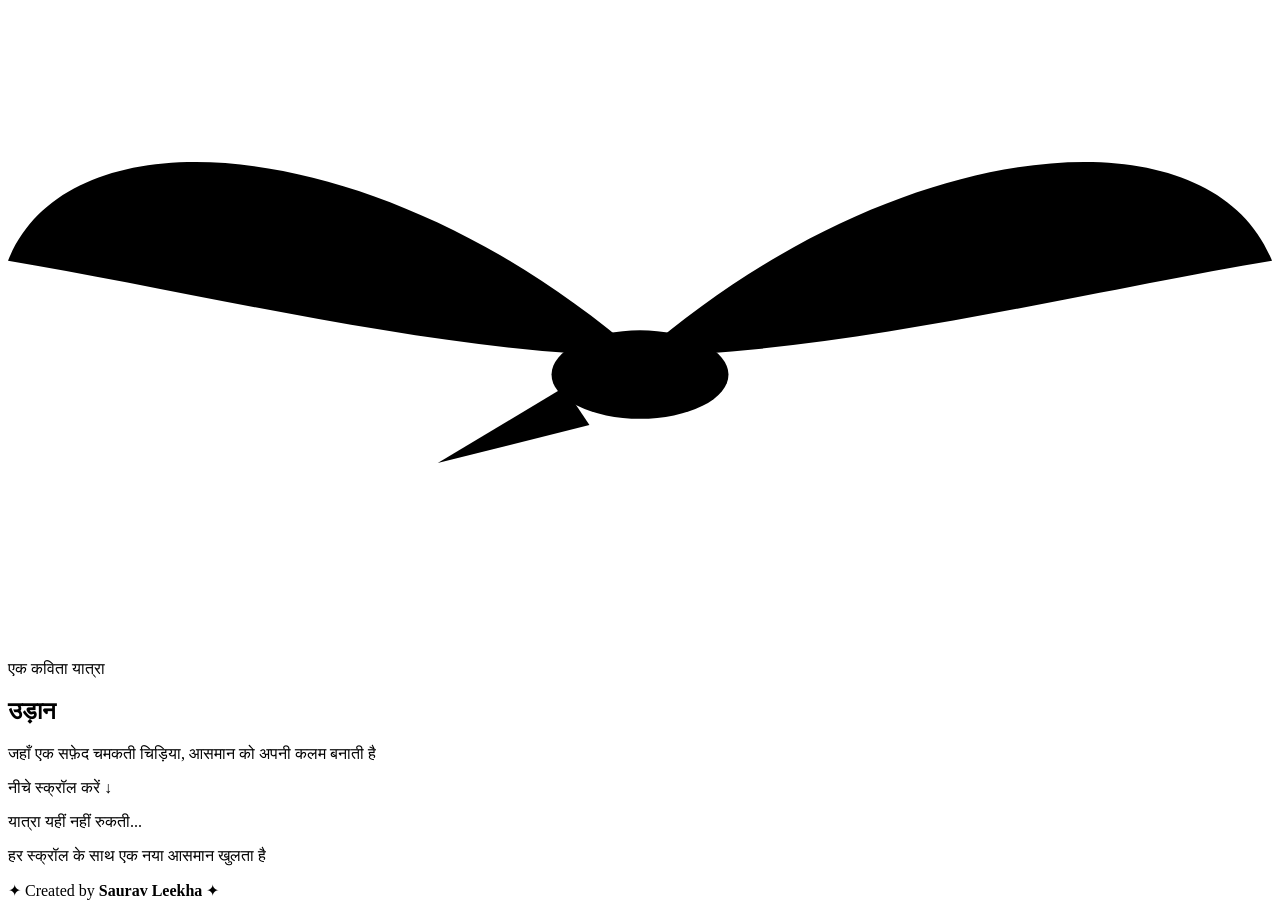
==== index.html @ dc3b8906 "Create index.html This HTML file contains the structure for a poem-themed webpage, including a sky b" ====
<!DOCTYPE html>
<html lang="hi">
<head>
<meta charset="UTF-8">
<meta name="viewport" content="width=device-width, initial-scale=1.0">
<title>उड़ान — सफ़ेद पंखों की कविता | Saurav Leekha</title>
<meta name="description" content="एक चमकती सफ़ेद चिड़िया की उड़ान — कविता और एनिमेशन का संगम। Created by Saurav Leekha">

<link rel="preconnect" href="https://fonts.googleapis.com">
<link rel="preconnect" href="https://fonts.gstatic.com" crossorigin>
<link href="https://fonts.googleapis.com/css2?family=Rozha+One&family=Hind:wght@400;500;600;700&family=Poppins:ital,wght@0,300;0,400;0,500;1,300&display=swap" rel="stylesheet">

<link rel="stylesheet" href="style.css">
</head>
<body>

  <!-- ================= SKY / BACKGROUND LAYER (fixed) ================= -->
  <div class="sky" id="sky" aria-hidden="true">
    <div class="stars" id="stars"></div>
    <div class="sun" id="sun"></div>
    <div class="clouds" id="clouds"></div>

    <!-- The signature element: the glowing white bird -->
    <div class="bird-wrap" id="birdWrap">
      <div class="bird-glow"></div>
      <svg class="bird" id="bird" viewBox="0 0 200 100" xmlns="http://www.w3.org/2000/svg">
        <g class="wing wing-left">
          <path d="M100 55 C 60 20, 10 15, 0 40 C 30 45, 70 55, 100 55 Z"/>
        </g>
        <g class="wing wing-right">
          <path d="M100 55 C 140 20, 190 15, 200 40 C 170 45, 130 55, 100 55 Z"/>
        </g>
        <ellipse class="body" cx="100" cy="58" rx="14" ry="7"/>
        <path class="tail" d="M88 60 L 68 72 L 92 66 Z"/>
      </svg>
    </div>

    <div class="tree-layer tree-back" aria-hidden="true"></div>
    <div class="tree-layer tree-front" aria-hidden="true"></div>
  </div>

  <!-- ================= SCROLL PROGRESS BAR ================= -->
  <div class="progress-track" aria-hidden="true"><div class="progress-fill" id="progressFill"></div></div>

  <!-- ================= CONTENT ================= -->
  <main id="content">

    <section class="hero">
      <p class="eyebrow">एक कविता यात्रा</p>
      <h1 class="hero-title">उड़ान</h1>
      <p class="hero-sub">जहाँ एक सफ़ेद चमकती चिड़िया, आसमान को अपनी कलम बनाती है</p>
      <div class="scroll-cue">
        <span>नीचे स्क्रॉल करें</span>
        <span class="arrow">↓</span>
      </div>
    </section>

    <!-- Poem sections are injected here by script.js from the `poems` array,
         so adding a new page of poetry is just adding one object to that array. -->
    <div id="poemContainer"></div>

    <section class="outro">
      <p class="outro-line">यात्रा यहीं नहीं रुकती...</p>
      <p class="outro-sub">हर स्क्रॉल के साथ एक नया आसमान खुलता है</p>
      <footer class="credit">
        <span class="credit-bird">✦</span>
        Created by <strong>Saurav Leekha</strong>
        <span class="credit-bird">✦</span>
      </footer>
    </section>

  </main>

<script src="script.js"></script>
</body>
</html>
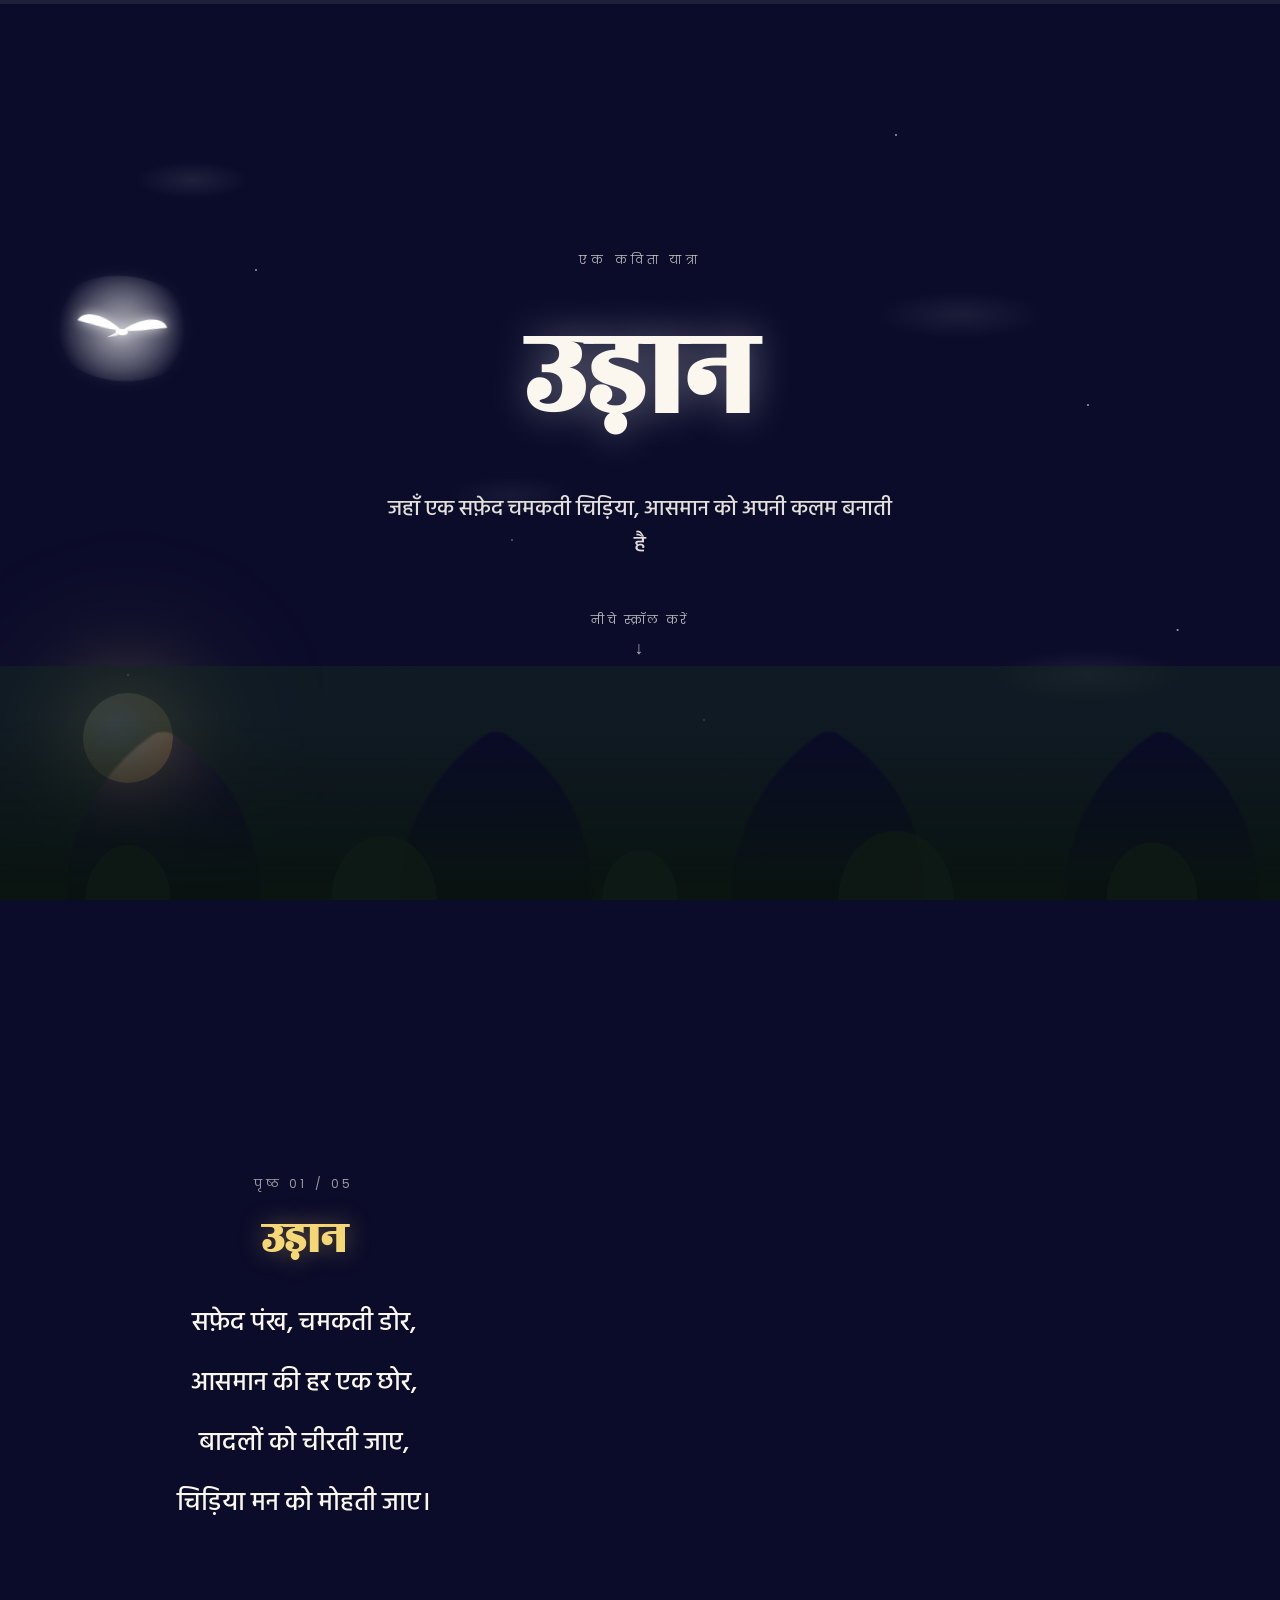
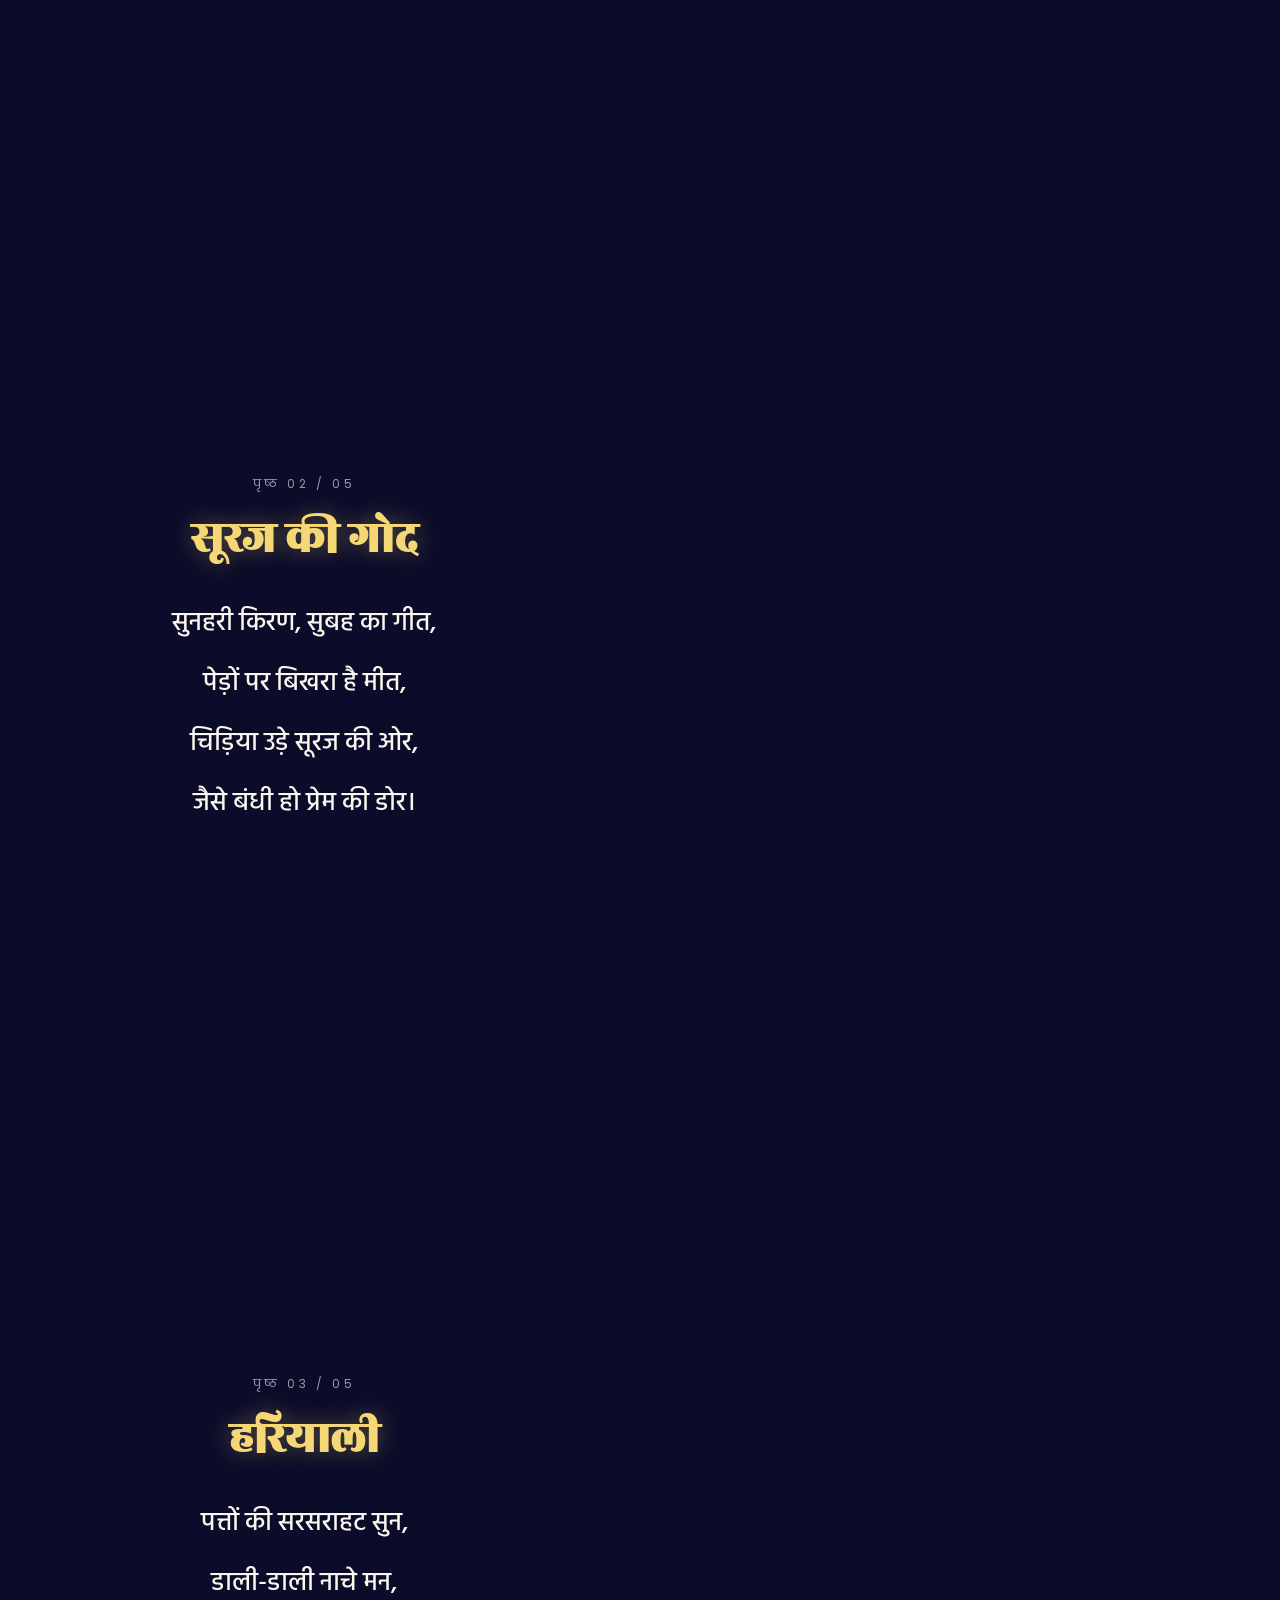
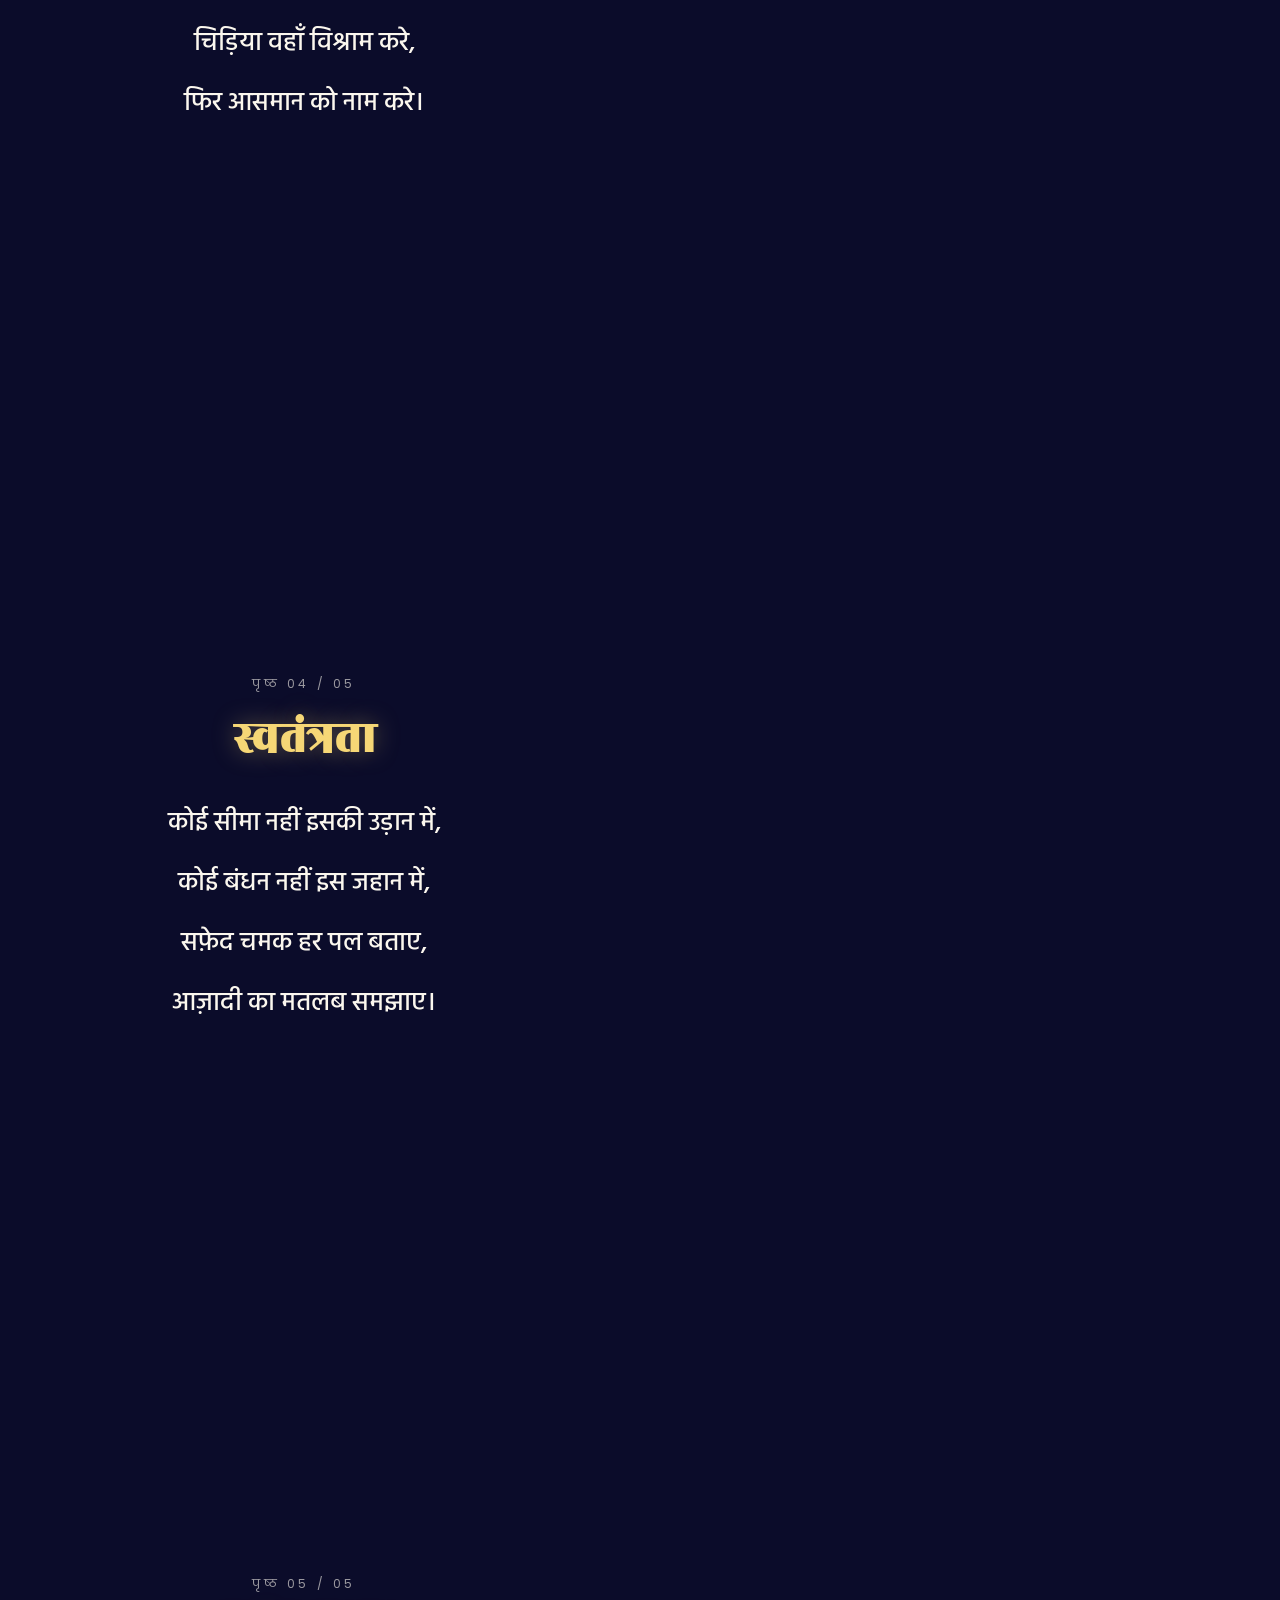
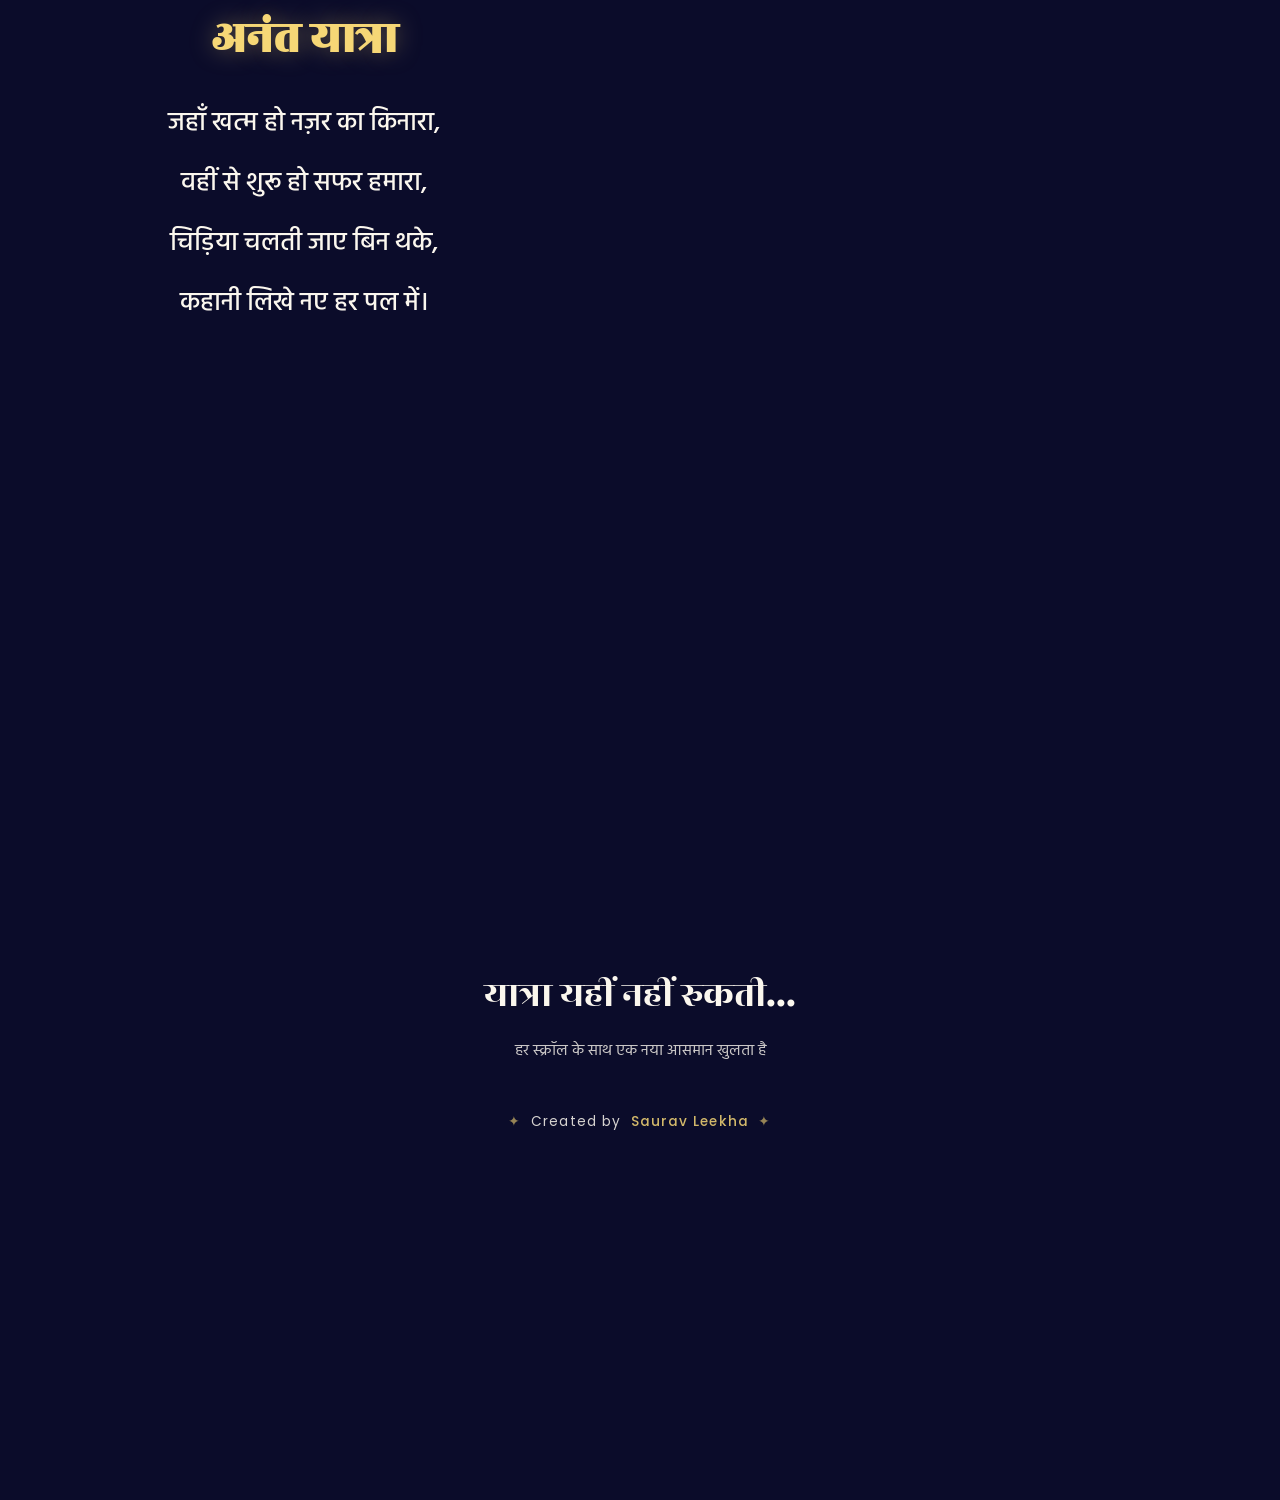
==== commit ec9bfc6a: "Update index.html" ====
--- a/index.html
+++ b/index.html
@@ -3,7 +3,7 @@
 <head>
 <meta charset="UTF-8">
 <meta name="viewport" content="width=device-width, initial-scale=1.0">
-<title>उड़ान — सफ़ेद पंखों की कविता | Saurav Leekha</title>
+<title>उड़ान — सफ़ेद पंखों की कविता | Saurav Kumar</title>
 <meta name="description" content="एक चमकती सफ़ेद चिड़िया की उड़ान — कविता और एनिमेशन का संगम। Created by Saurav Leekha">
 
 <link rel="preconnect" href="https://fonts.googleapis.com">
--- a/style.css
+++ b/style.css
@@ -0,0 +1,309 @@
+/* ============================================================
+   उड़ान — token system
+   Colors:
+     --night   #0b0c2a  deep indigo night
+     --twilight#2b2860  dusk purple
+     --dawn    #e8b4bc  dawn pink
+     --day     #bfe3ec  soft day blue
+     --gold    #f6d776  sun gold
+     --bird    #ffffff  glowing white bird
+     --ink     #1f2333  poem card ink
+   Type:
+     display (Hindi headings): 'Rozha One'
+     body (Hindi poetry):      'Hind'
+     utility (labels/credit):  'Poppins'
+   ============================================================ */
+
+:root{
+  --night:#0b0c2a;
+  --twilight:#2b2860;
+  --dawn:#e8b4bc;
+  --day:#bfe3ec;
+  --gold:#f6d776;
+  --bird:#ffffff;
+  --ink:#1f2333;
+  --paper:#fbf7ee;
+}
+
+*{ box-sizing:border-box; }
+html{ scroll-behavior:smooth; }
+
+body{
+  margin:0;
+  font-family:'Hind', sans-serif;
+  color:var(--paper);
+  background:var(--night);
+  overflow-x:hidden;
+}
+
+/* ================= SKY (fixed background layer) ================= */
+.sky{
+  position:fixed;
+  inset:0;
+  z-index:0;
+  overflow:hidden;
+  background: linear-gradient(180deg, var(--night), var(--twilight) 45%, var(--dawn) 100%);
+  transition: background 0.6s linear;
+}
+
+.stars{
+  position:absolute; inset:0;
+  background-image:
+    radial-gradient(1.5px 1.5px at 20% 30%, #fff, transparent),
+    radial-gradient(1.5px 1.5px at 70% 15%, #fff, transparent),
+    radial-gradient(1px 1px at 40% 60%, #fff, transparent),
+    radial-gradient(1.5px 1.5px at 85% 45%, #fff, transparent),
+    radial-gradient(1px 1px at 55% 80%, #fff, transparent),
+    radial-gradient(1px 1px at 10% 75%, #fff, transparent),
+    radial-gradient(1.5px 1.5px at 92% 70%, #fff, transparent);
+  opacity:0.8;
+  transition:opacity 0.6s linear;
+}
+
+.sun{
+  position:absolute;
+  width:90px; height:90px;
+  border-radius:50%;
+  left:50%; top:70%;
+  background: radial-gradient(circle at 35% 35%, #fffef0, var(--gold) 60%, #f2a24a 100%);
+  box-shadow: 0 0 60px 20px rgba(246,215,118,0.55), 0 0 140px 60px rgba(246,215,118,0.25);
+  transform: translate(-50%,-50%);
+  will-change: transform, opacity;
+}
+
+.clouds{
+  position:absolute; inset:0;
+  background-image:
+    radial-gradient(60px 20px at 15% 20%, rgba(255,255,255,0.12), transparent),
+    radial-gradient(90px 26px at 75% 35%, rgba(255,255,255,0.10), transparent),
+    radial-gradient(70px 22px at 40% 55%, rgba(255,255,255,0.08), transparent),
+    radial-gradient(100px 28px at 85% 75%, rgba(255,255,255,0.10), transparent);
+  opacity:0.7;
+}
+
+/* ---- Trees: layered silhouettes made with pure CSS shapes ---- */
+.tree-layer{
+  position:absolute;
+  bottom:0; left:0; right:0;
+  height:26vh;
+  min-height:150px;
+}
+.tree-back{
+  background:
+    radial-gradient(circle at 8% 100%, transparent 60%, #15271f 61%),
+    radial-gradient(circle at 20% 100%, transparent 55%, #15271f 56%),
+    radial-gradient(circle at 34% 100%, transparent 65%, #15271f 66%),
+    radial-gradient(circle at 50% 100%, transparent 58%, #15271f 59%),
+    radial-gradient(circle at 66% 100%, transparent 62%, #15271f 63%),
+    radial-gradient(circle at 80% 100%, transparent 56%, #15271f 57%),
+    radial-gradient(circle at 94% 100%, transparent 64%, #15271f 65%);
+  background-size: 26% 100%;
+  background-repeat: repeat-x;
+  opacity:0.55;
+  filter: blur(0.5px);
+}
+.tree-front{
+  height:20vh;
+  min-height:120px;
+  background:
+    radial-gradient(ellipse 70px 90px at 10% 100%, #0e1a14 60%, transparent 61%),
+    radial-gradient(ellipse 90px 110px at 30% 100%, #0e1a14 58%, transparent 59%),
+    radial-gradient(ellipse 60px 80px at 50% 100%, #0e1a14 62%, transparent 63%),
+    radial-gradient(ellipse 100px 120px at 70% 100%, #0e1a14 57%, transparent 58%),
+    radial-gradient(ellipse 75px 95px at 90% 100%, #0e1a14 60%, transparent 61%),
+    linear-gradient(180deg, transparent, #0a1410 92%);
+  opacity:0.95;
+}
+
+/* ================= THE BIRD (signature element) ================= */
+.bird-wrap{
+  position:absolute;
+  top:38%; left:8%;
+  width:90px; height:45px;
+  will-change: transform;
+  filter: drop-shadow(0 0 6px rgba(255,255,255,0.8));
+}
+.bird-glow{
+  position:absolute;
+  inset:-30px;
+  border-radius:50%;
+  background: radial-gradient(circle, rgba(255,255,255,0.45), rgba(255,255,255,0) 70%);
+  animation: pulseGlow 2.4s ease-in-out infinite;
+}
+.bird{
+  position:relative;
+  width:100%; height:100%;
+  overflow:visible;
+}
+.bird .body{ fill:var(--bird); }
+.bird .tail{ fill:var(--bird); opacity:0.9; }
+.bird .wing path{
+  fill:var(--bird);
+  transform-origin: 100px 45px;
+}
+.wing-left{ animation: flapLeft 0.55s ease-in-out infinite; transform-origin: 100px 45px; }
+.wing-right{ animation: flapRight 0.55s ease-in-out infinite; transform-origin: 100px 45px; }
+
+@keyframes flapLeft{
+  0%,100%{ transform: rotateZ(0deg) scaleY(1); }
+  50%{ transform: rotateZ(18deg) scaleY(0.55); }
+}
+@keyframes flapRight{
+  0%,100%{ transform: rotateZ(0deg) scaleY(1); }
+  50%{ transform: rotateZ(-18deg) scaleY(0.55); }
+}
+@keyframes pulseGlow{
+  0%,100%{ opacity:0.6; transform:scale(1); }
+  50%{ opacity:1; transform:scale(1.25); }
+}
+
+/* ================= SCROLL PROGRESS BAR ================= */
+.progress-track{
+  position:fixed; top:0; left:0; right:0; height:4px;
+  background:rgba(255,255,255,0.08);
+  z-index:50;
+}
+.progress-fill{
+  height:100%;
+  width:0%;
+  background: linear-gradient(90deg, var(--gold), var(--bird));
+  box-shadow:0 0 8px rgba(255,255,255,0.6);
+  transition: width 0.05s linear;
+}
+
+/* ================= CONTENT ================= */
+main{
+  position:relative;
+  z-index:5;
+}
+
+section{
+  min-height:100vh;
+  display:flex;
+  flex-direction:column;
+  align-items:center;
+  justify-content:center;
+  text-align:center;
+  padding: 8vh 6vw;
+}
+
+.eyebrow{
+  font-family:'Poppins', sans-serif;
+  letter-spacing:0.35em;
+  text-transform:uppercase;
+  font-size:0.75rem;
+  font-weight:300;
+  opacity:0.8;
+  margin-bottom:1rem;
+}
+
+.hero-title{
+  font-family:'Rozha One', serif;
+  font-size: clamp(3.5rem, 12vw, 8rem);
+  margin:0;
+  color:var(--paper);
+  text-shadow: 0 0 40px rgba(255,255,255,0.35);
+}
+
+.hero-sub{
+  font-family:'Hind', sans-serif;
+  font-weight:500;
+  font-size: clamp(1.05rem, 2.2vw, 1.4rem);
+  max-width:32rem;
+  margin: 1.5rem 0 3rem;
+  opacity:0.9;
+}
+
+.scroll-cue{
+  display:flex; flex-direction:column; align-items:center; gap:0.4rem;
+  font-family:'Poppins', sans-serif;
+  font-size:0.75rem;
+  letter-spacing:0.2em;
+  opacity:0.7;
+}
+.arrow{ animation: bob 1.6s ease-in-out infinite; font-size:1.1rem; }
+@keyframes bob{
+  0%,100%{ transform:translateY(0); }
+  50%{ transform:translateY(8px); }
+}
+
+/* ---- Poem sections ---- */
+.poem-section{
+  max-width:38rem;
+}
+.poem-number{
+  font-family:'Poppins', sans-serif;
+  font-size:0.75rem;
+  letter-spacing:0.3em;
+  opacity:0.6;
+  margin-bottom:0.75rem;
+}
+.poem-title{
+  font-family:'Rozha One', serif;
+  font-size: clamp(2rem, 5vw, 3rem);
+  margin: 0 0 1.5rem;
+  color:var(--gold);
+  text-shadow:0 0 24px rgba(246,215,118,0.35);
+}
+.poem-lines p{
+  font-family:'Hind', sans-serif;
+  font-weight:500;
+  font-size: clamp(1.15rem, 2.6vw, 1.6rem);
+  line-height:2.1;
+  margin:0 0 0.4rem;
+}
+
+.poem-section{
+  opacity:0;
+  transform:translateY(40px);
+  transition: opacity 1s ease, transform 1s ease;
+}
+.poem-section.in-view{
+  opacity:1;
+  transform:translateY(0);
+}
+
+/* ---- Outro / credit ---- */
+.outro-line{
+  font-family:'Rozha One', serif;
+  font-size:clamp(1.6rem, 4vw, 2.4rem);
+  margin:0;
+  color:var(--paper);
+}
+.outro-sub{
+  font-family:'Hind', sans-serif;
+  opacity:0.8;
+  margin:1rem 0 3rem;
+}
+.credit{
+  font-family:'Poppins', sans-serif;
+  font-size:0.85rem;
+  letter-spacing:0.08em;
+  opacity:0.85;
+  display:flex;
+  align-items:center;
+  gap:0.6rem;
+}
+.credit strong{ color:var(--gold); font-weight:500; }
+.credit-bird{ color:var(--gold); opacity:0.7; }
+
+/* ================= RESPONSIVE ================= */
+@media (max-width:640px){
+  .bird-wrap{ width:64px; height:32px; top:30%; }
+  .sun{ width:64px; height:64px; }
+  section{ padding:6vh 7vw; }
+}
+
+/* ================= ACCESSIBILITY: reduced motion ================= */
+@media (prefers-reduced-motion: reduce){
+  html{ scroll-behavior:auto; }
+  .wing-left, .wing-right, .bird-glow, .arrow{ animation:none !important; }
+  .poem-section{ transition:none; }
+  .bird-wrap, .sun{ transition:none !important; }
+}
+
+/* Visible keyboard focus */
+a:focus-visible, button:focus-visible{
+  outline:2px solid var(--gold);
+  outline-offset:3px;
+}
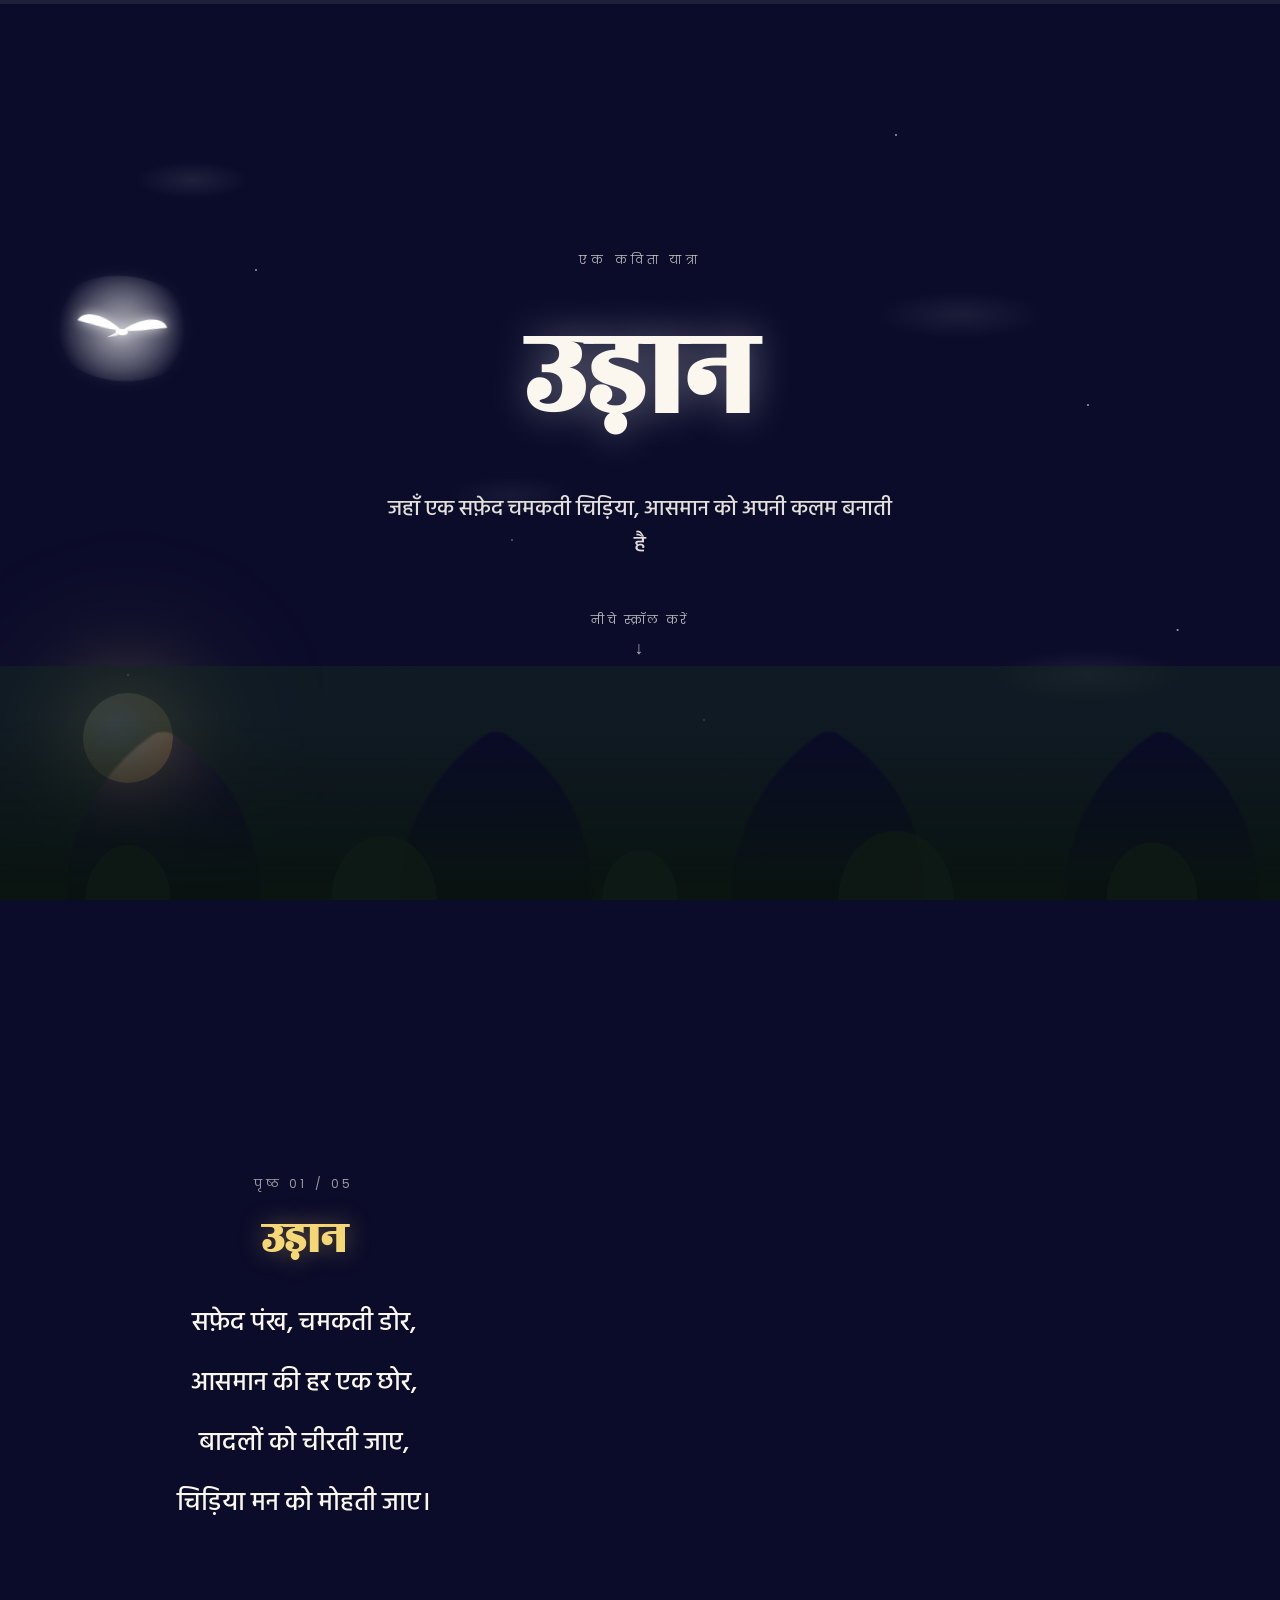
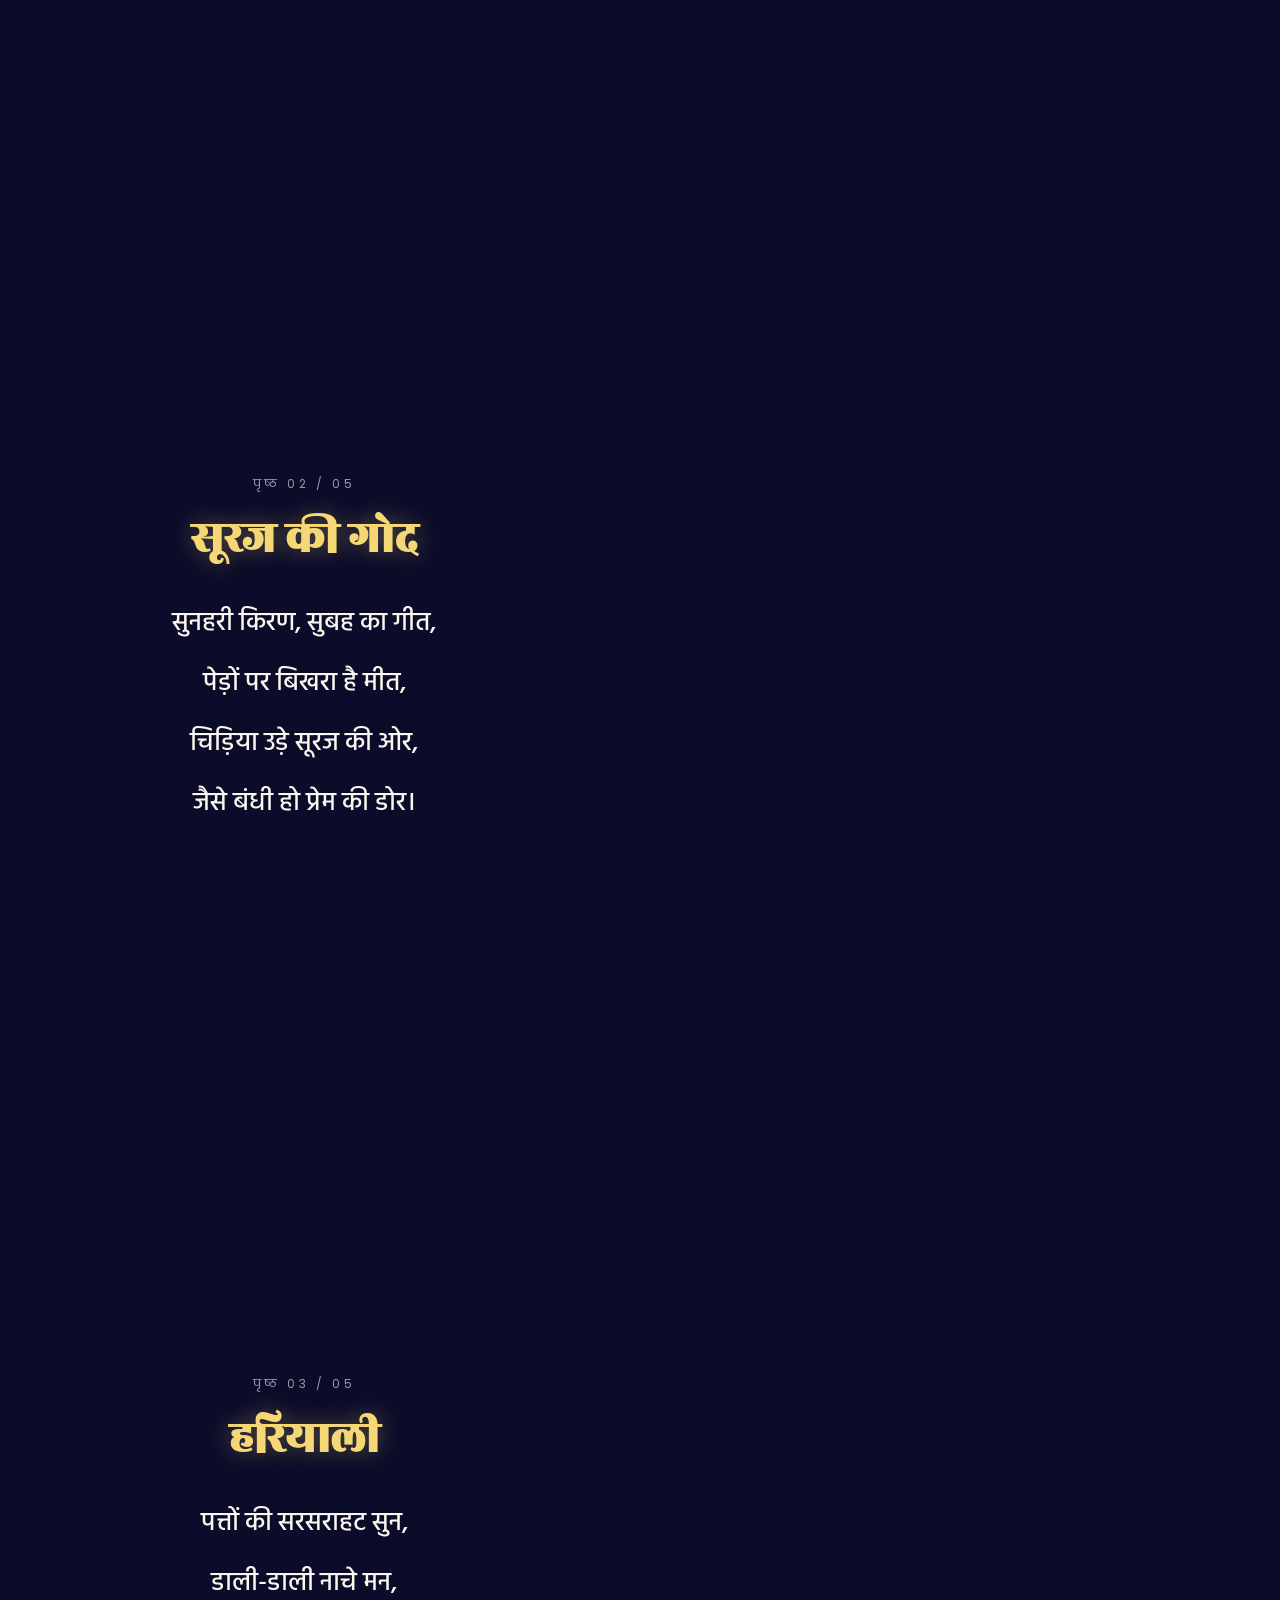
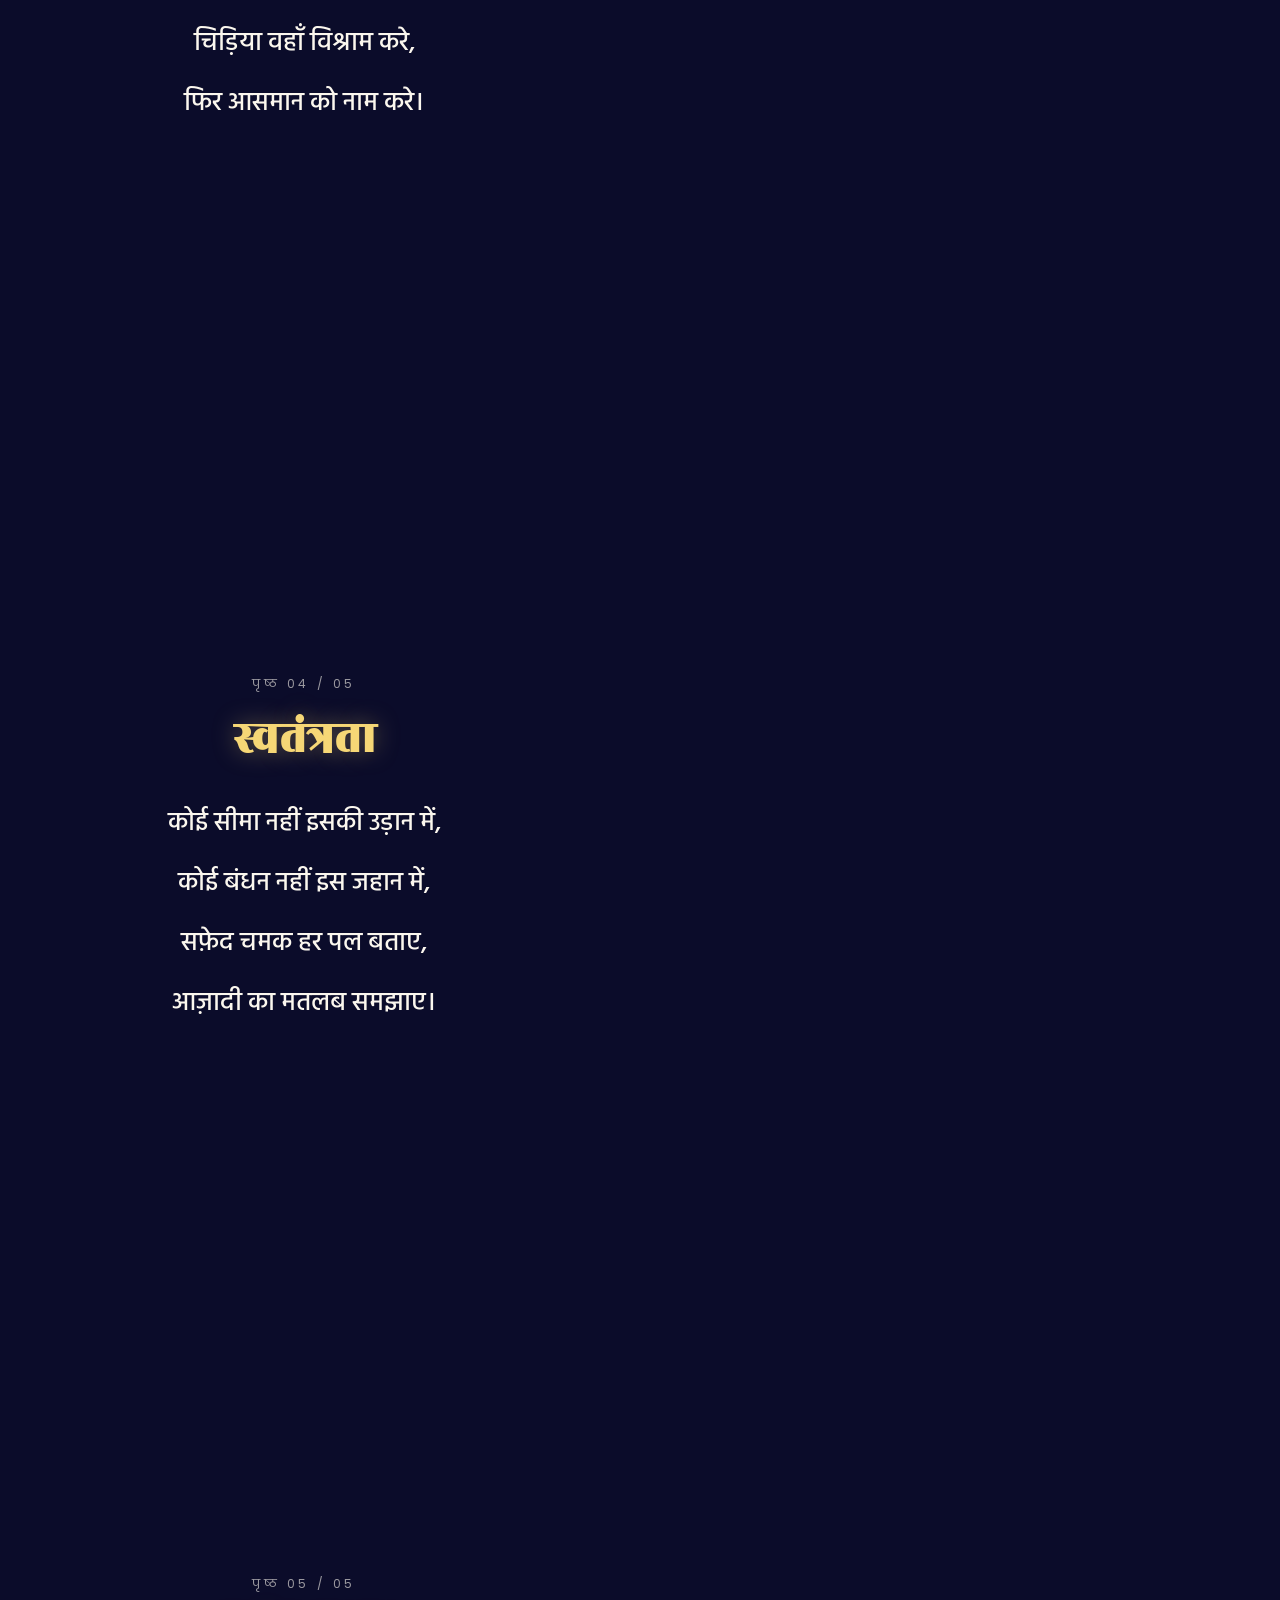
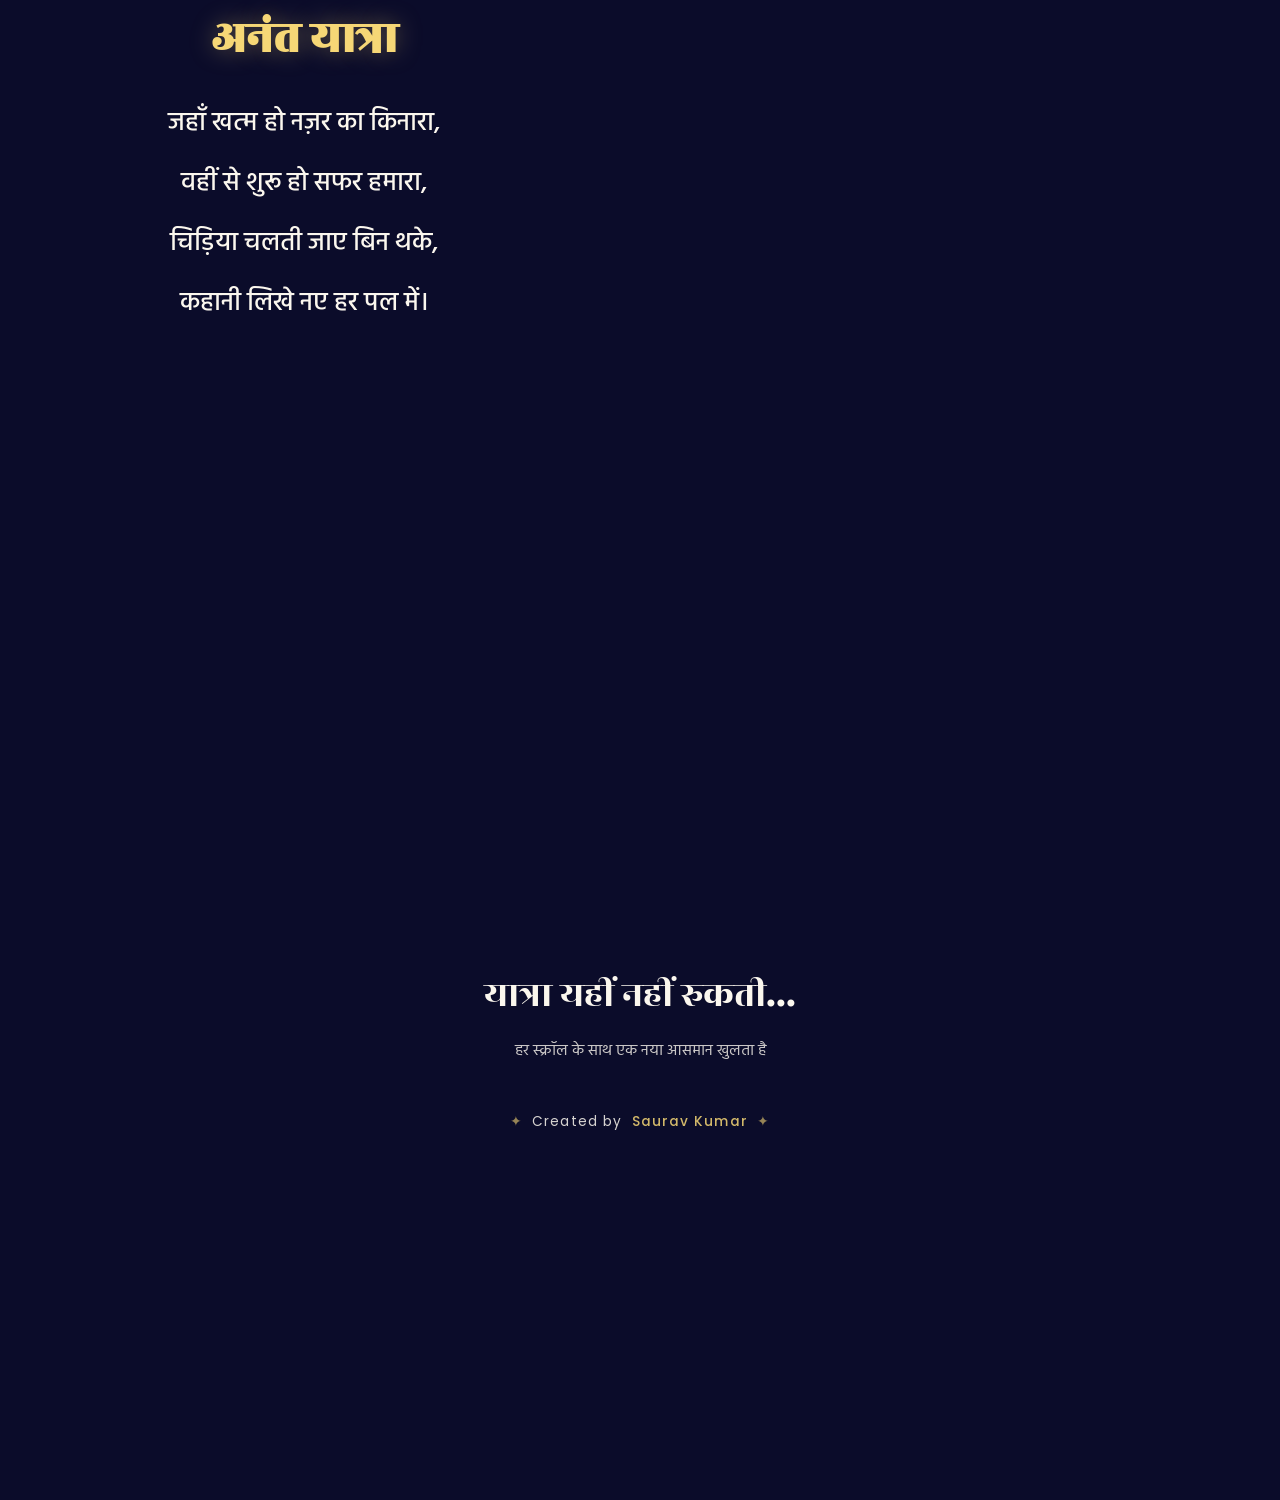
==== commit d10672c1: "Update index.html" ====
--- a/index.html
+++ b/index.html
@@ -4,7 +4,7 @@
 <meta charset="UTF-8">
 <meta name="viewport" content="width=device-width, initial-scale=1.0">
 <title>उड़ान — सफ़ेद पंखों की कविता | Saurav Kumar</title>
-<meta name="description" content="एक चमकती सफ़ेद चिड़िया की उड़ान — कविता और एनिमेशन का संगम। Created by Saurav Leekha">
+<meta name="description" content="एक चमकती सफ़ेद चिड़िया की उड़ान — कविता और एनिमेशन का संगम। Created by Saurav kumar">
 
 <link rel="preconnect" href="https://fonts.googleapis.com">
 <link rel="preconnect" href="https://fonts.gstatic.com" crossorigin>
@@ -64,7 +64,7 @@
       <p class="outro-sub">हर स्क्रॉल के साथ एक नया आसमान खुलता है</p>
       <footer class="credit">
         <span class="credit-bird">✦</span>
-        Created by <strong>Saurav Leekha</strong>
+        Created by <strong>Saurav Kumar</strong>
         <span class="credit-bird">✦</span>
       </footer>
     </section>
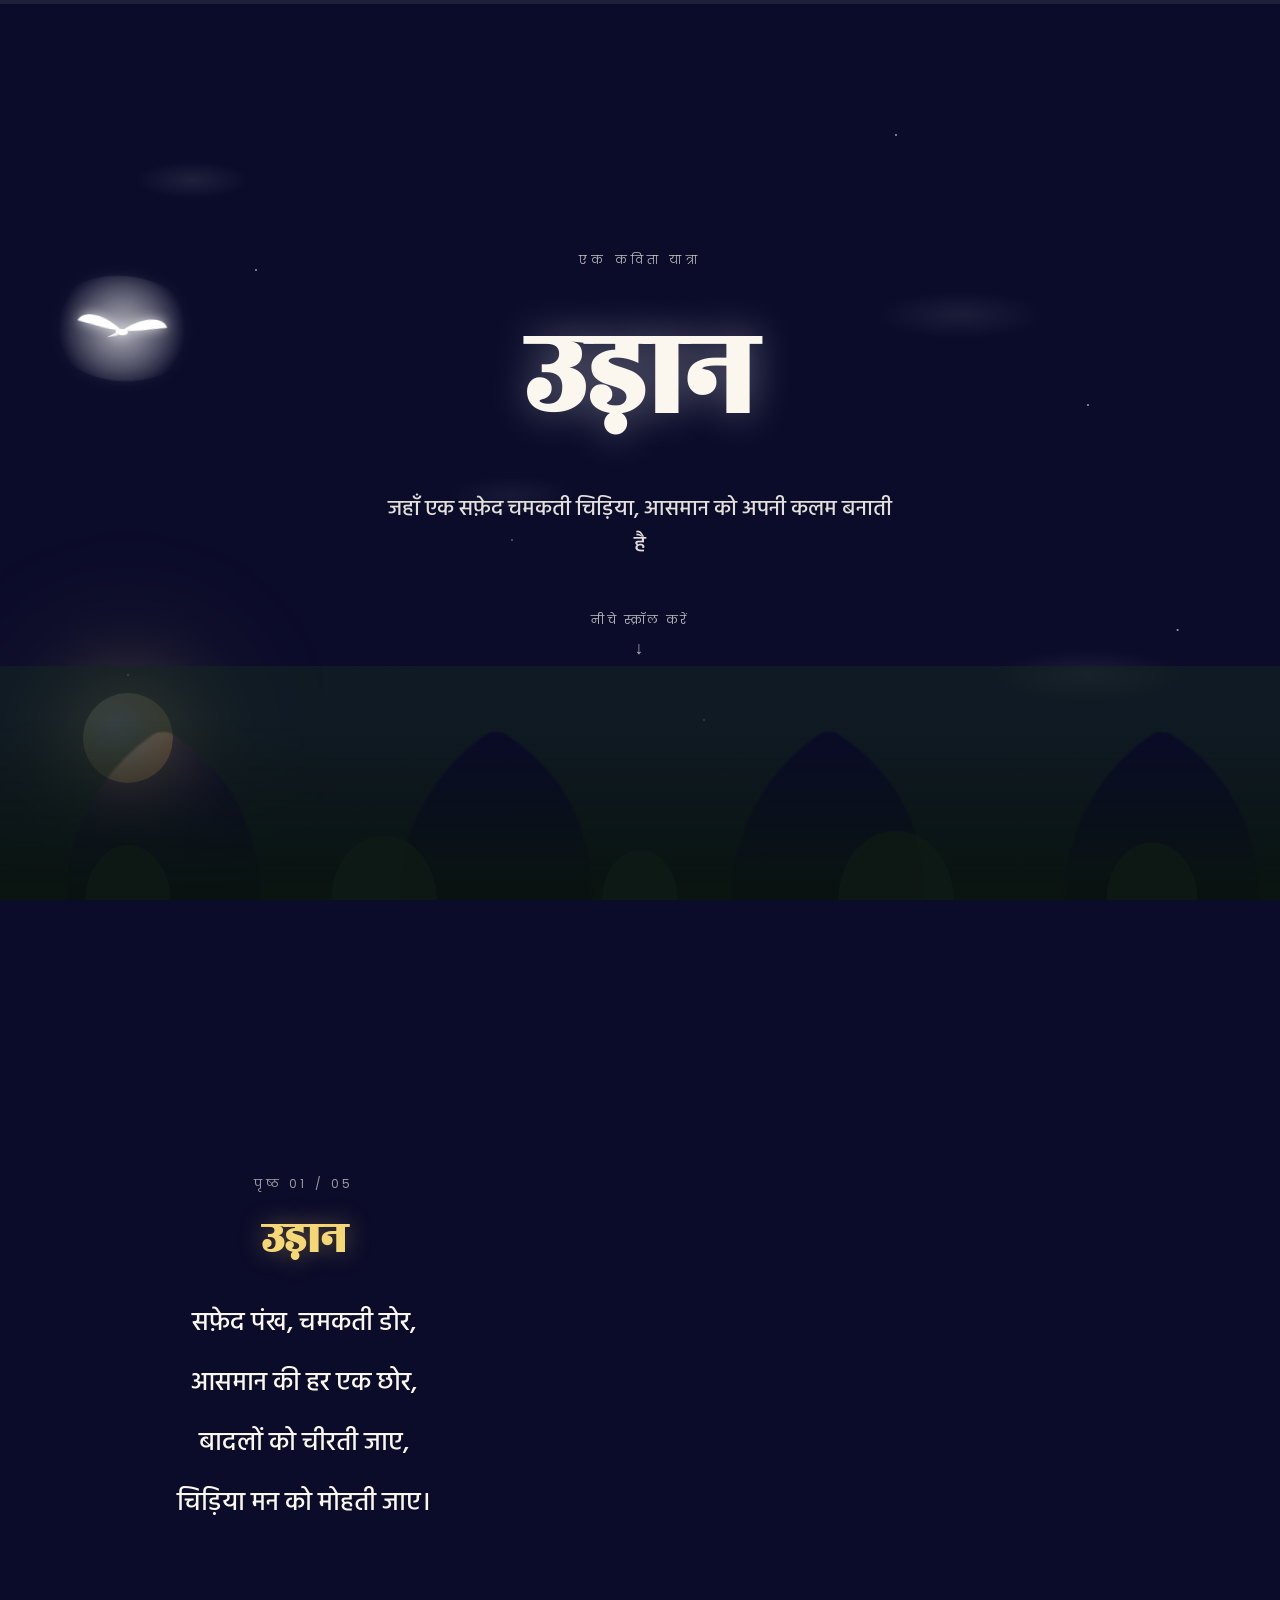
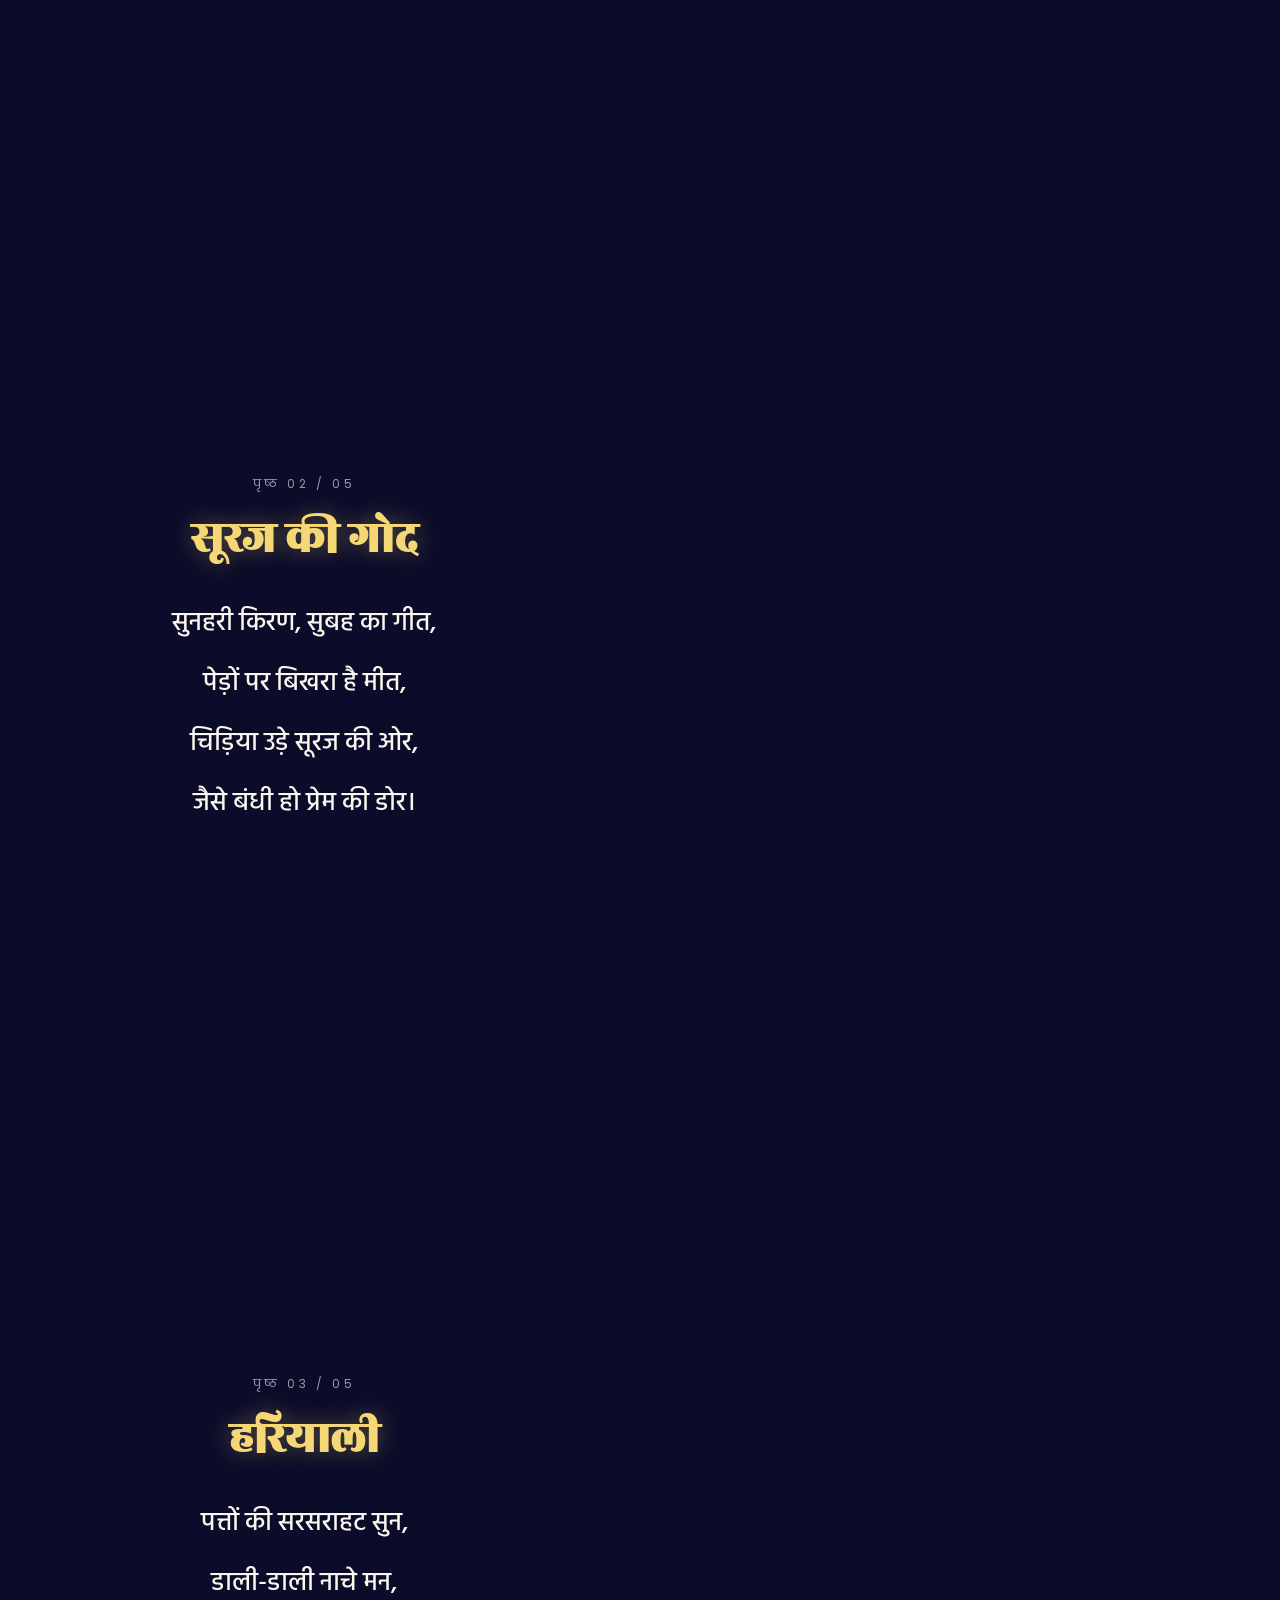
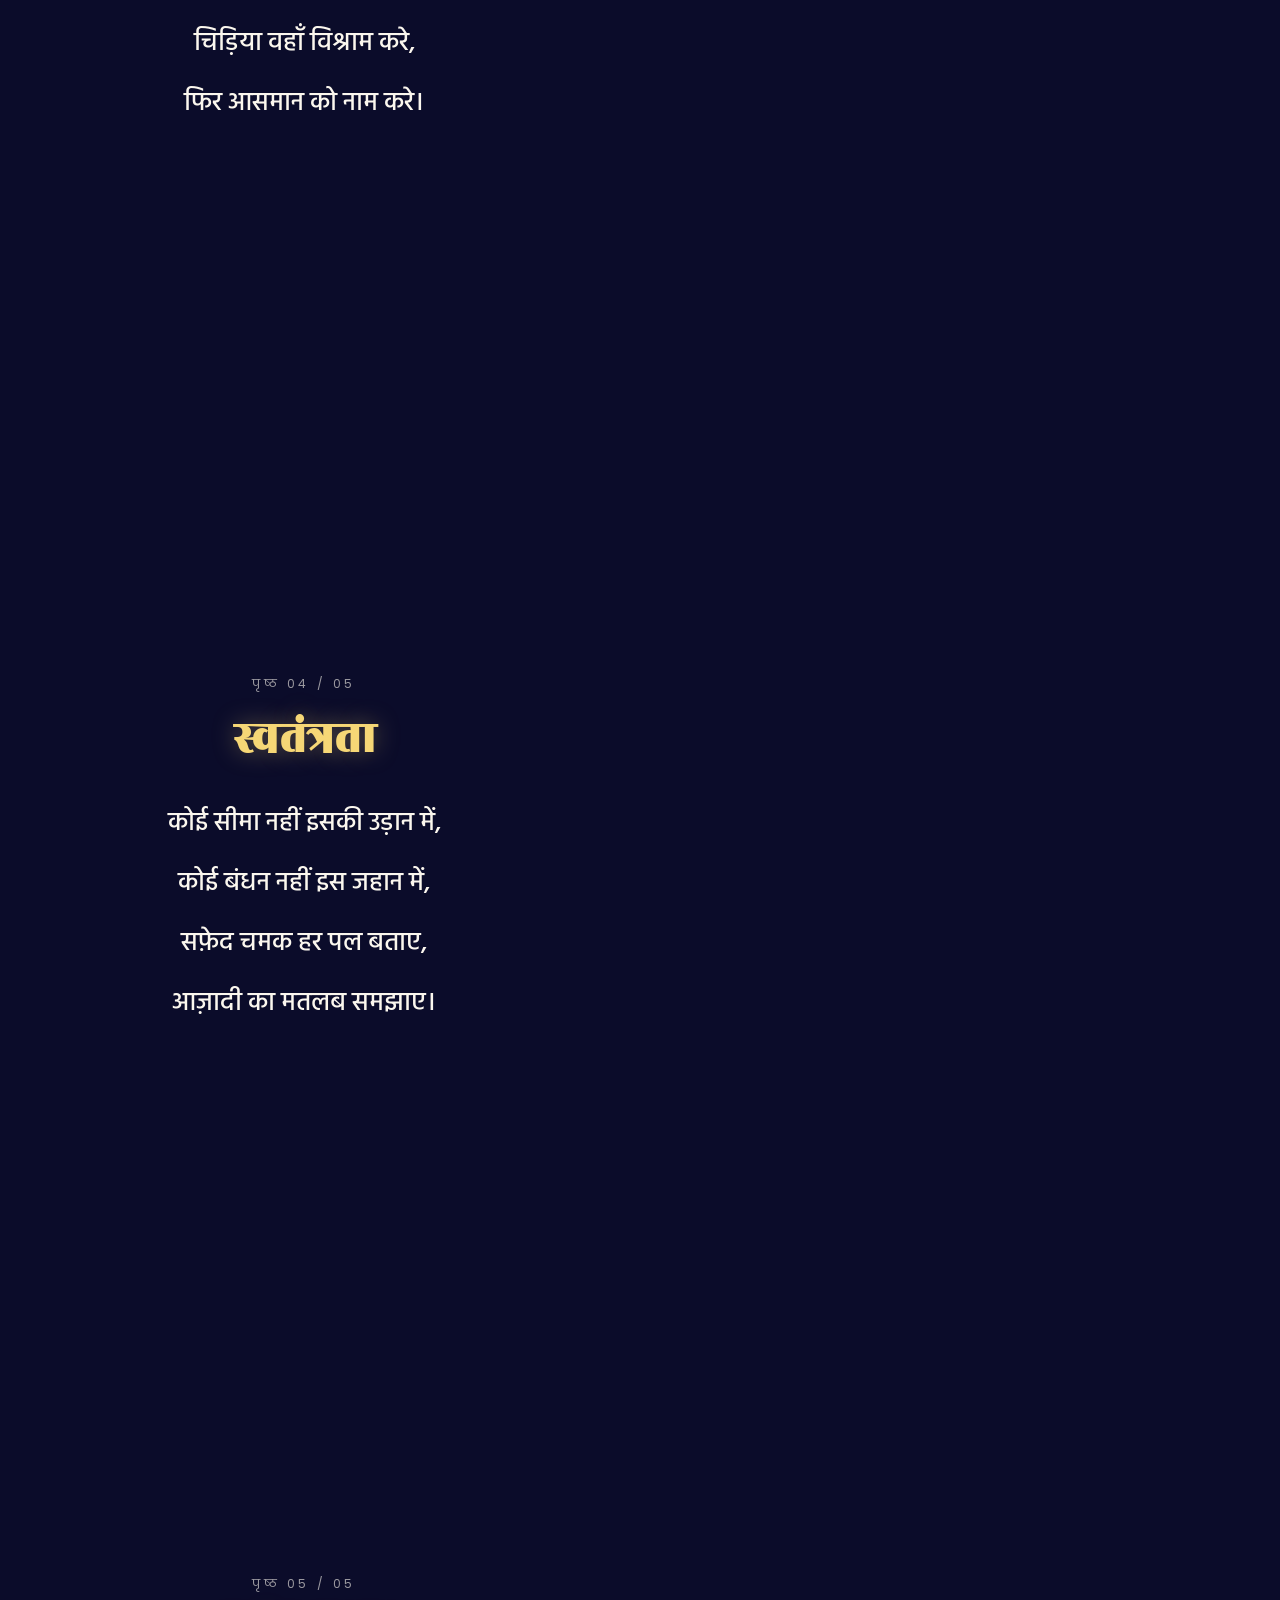
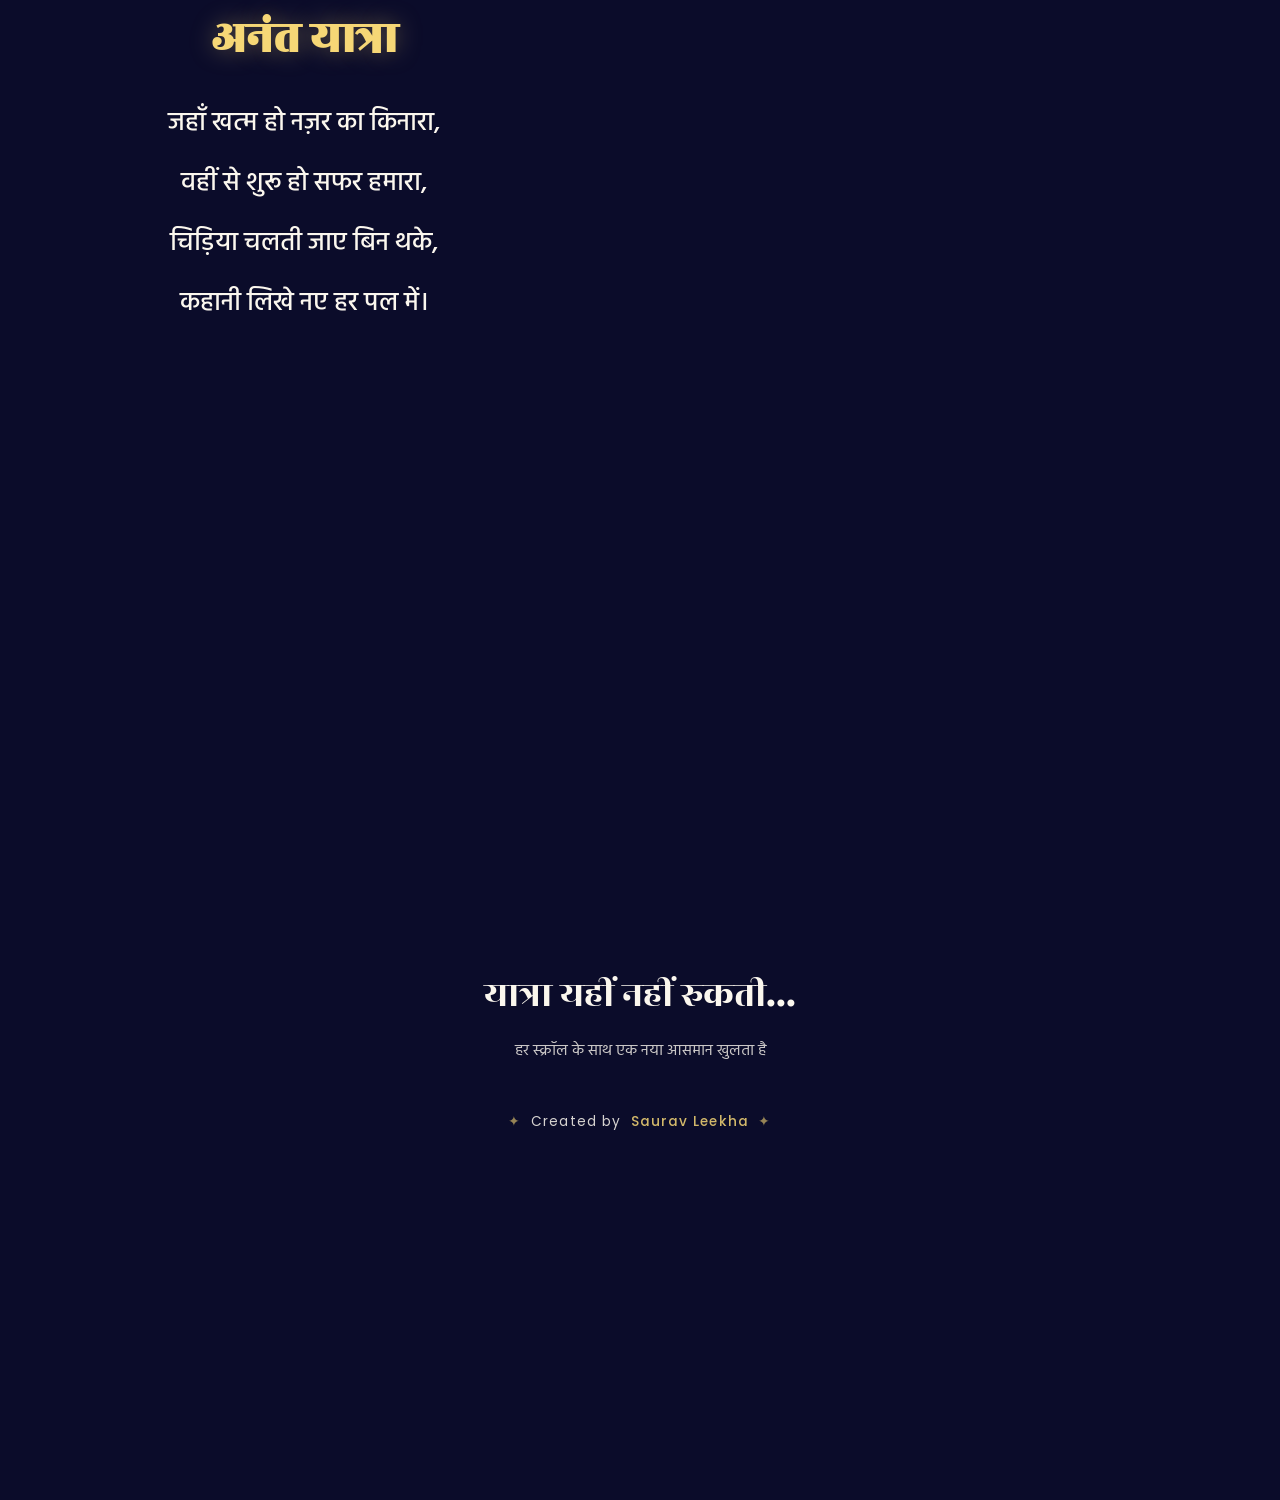
==== commit 2c53ae96: "Update index.html" ====
--- a/index.html
+++ b/index.html
@@ -3,8 +3,21 @@
 <head>
 <meta charset="UTF-8">
 <meta name="viewport" content="width=device-width, initial-scale=1.0">
-<title>उड़ान — सफ़ेद पंखों की कविता | Saurav Kumar</title>
-<meta name="description" content="एक चमकती सफ़ेद चिड़िया की उड़ान — कविता और एनिमेशन का संगम। Created by Saurav kumar">
+<title>उड़ान — सफ़ेद पंखों की कविता | Saurav Leekha</title>
+<meta name="description" content="एक चमकती सफ़ेद चिड़िया की उड़ान — कविता और एनिमेशन का संगम। Created by Saurav Leekha">
+<meta name="author" content="Saurav Leekha">
+<meta name="theme-color" content="#0b0c2a">
+
+<link rel="icon" href="favicon.svg" type="image/svg+xml">
+<link rel="manifest" href="site.webmanifest">
+
+<meta property="og:type" content="website">
+<meta property="og:title" content="उड़ान — सफ़ेद पंखों की कविता">
+<meta property="og:description" content="एक चमकती सफ़ेद चिड़िया की उड़ान — कविता और एनिमेशन का संगम। Created by Saurav Leekha">
+<meta property="og:image" content="favicon.svg">
+<meta name="twitter:card" content="summary">
+<meta name="twitter:title" content="उड़ान — सफ़ेद पंखों की कविता">
+<meta name="twitter:description" content="एक चमकती सफ़ेद चिड़िया की उड़ान — कविता और एनिमेशन का संगम।">
 
 <link rel="preconnect" href="https://fonts.googleapis.com">
 <link rel="preconnect" href="https://fonts.gstatic.com" crossorigin>
@@ -64,7 +77,7 @@
       <p class="outro-sub">हर स्क्रॉल के साथ एक नया आसमान खुलता है</p>
       <footer class="credit">
         <span class="credit-bird">✦</span>
-        Created by <strong>Saurav Kumar</strong>
+        Created by <strong>Saurav Leekha</strong>
         <span class="credit-bird">✦</span>
       </footer>
     </section>
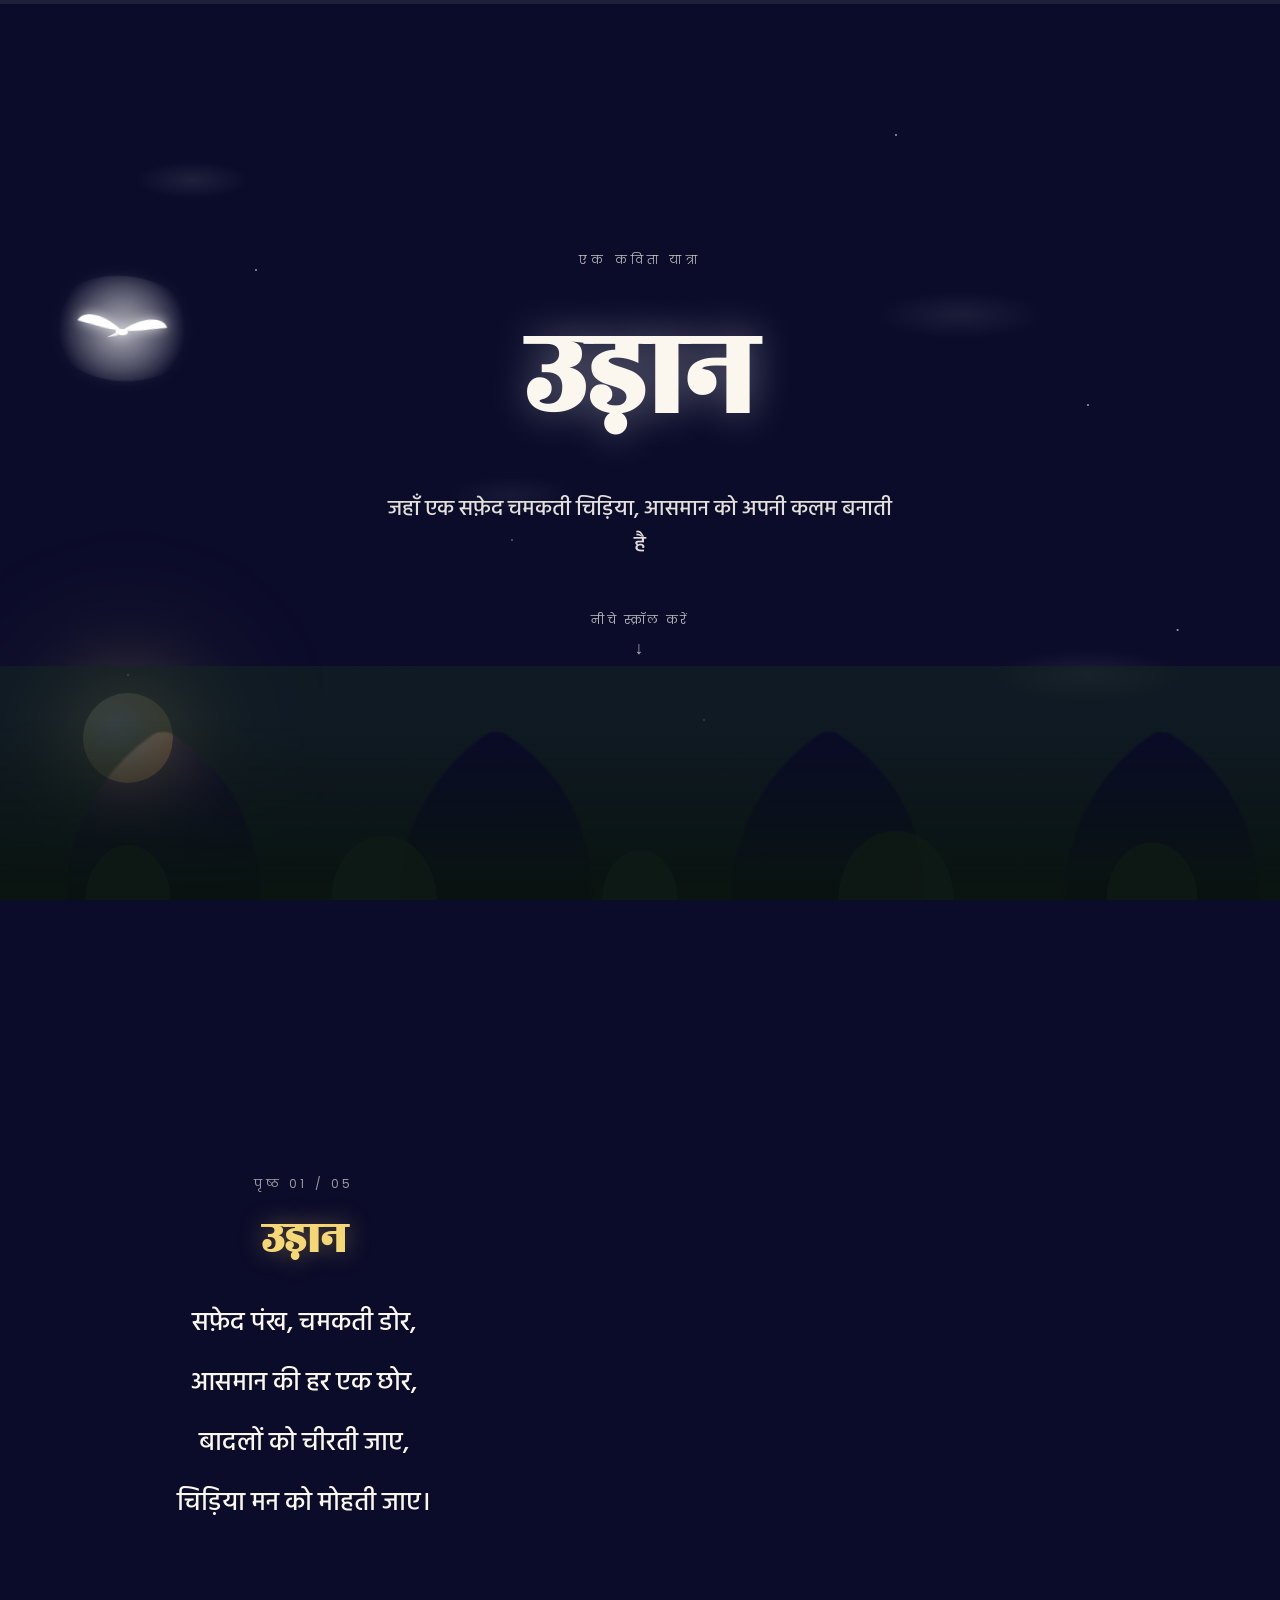
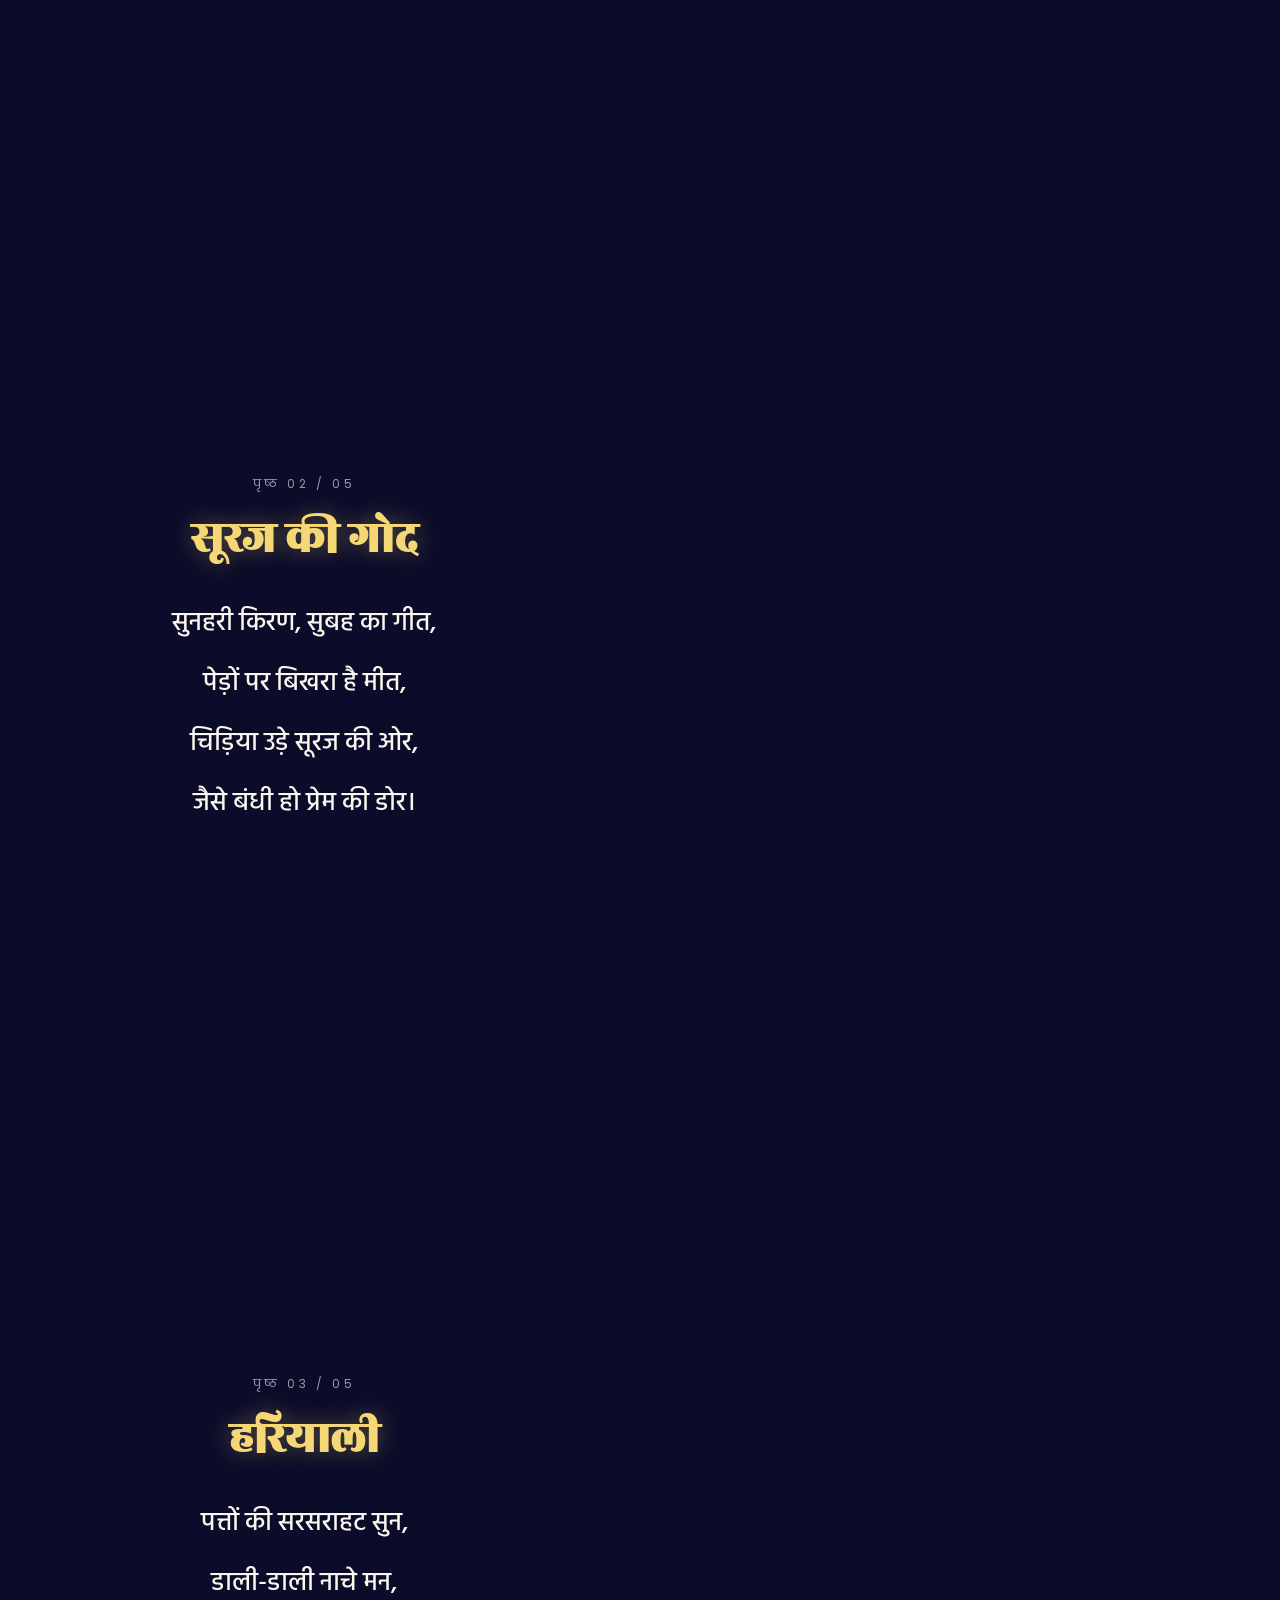
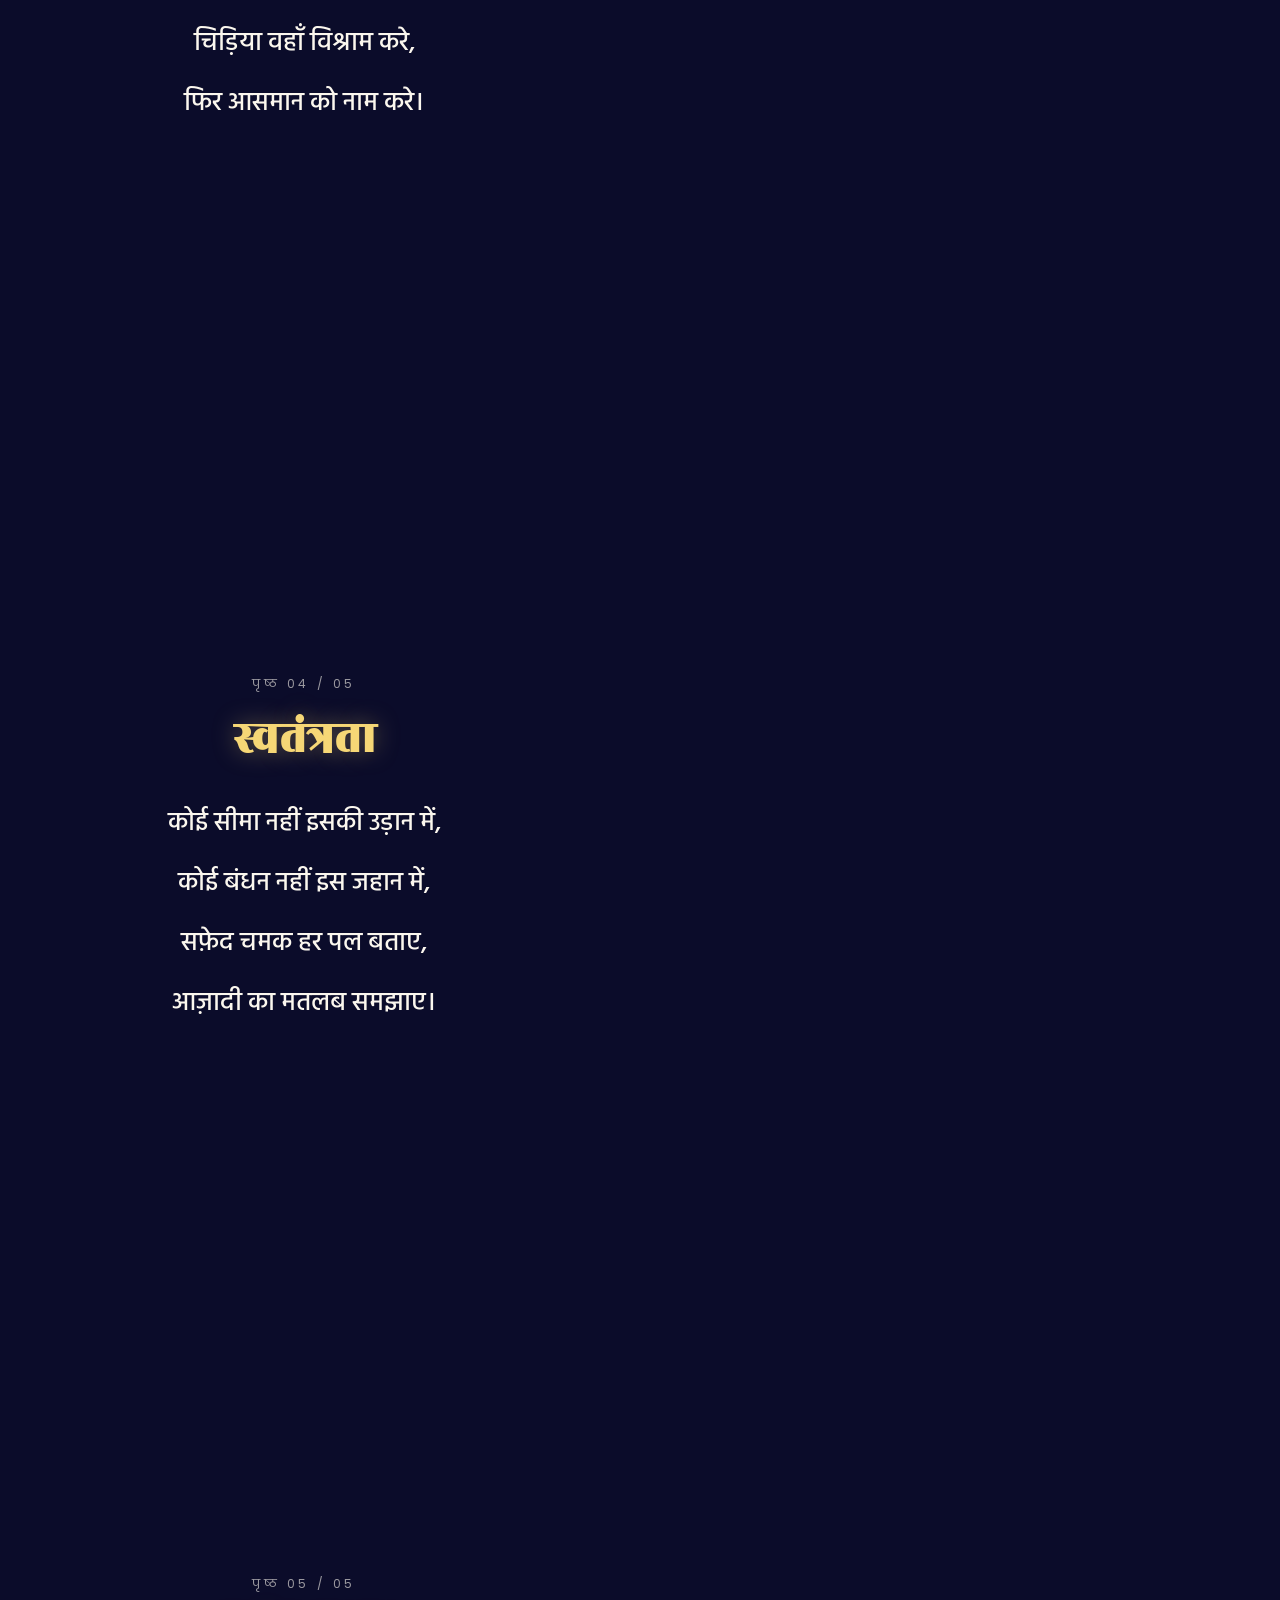
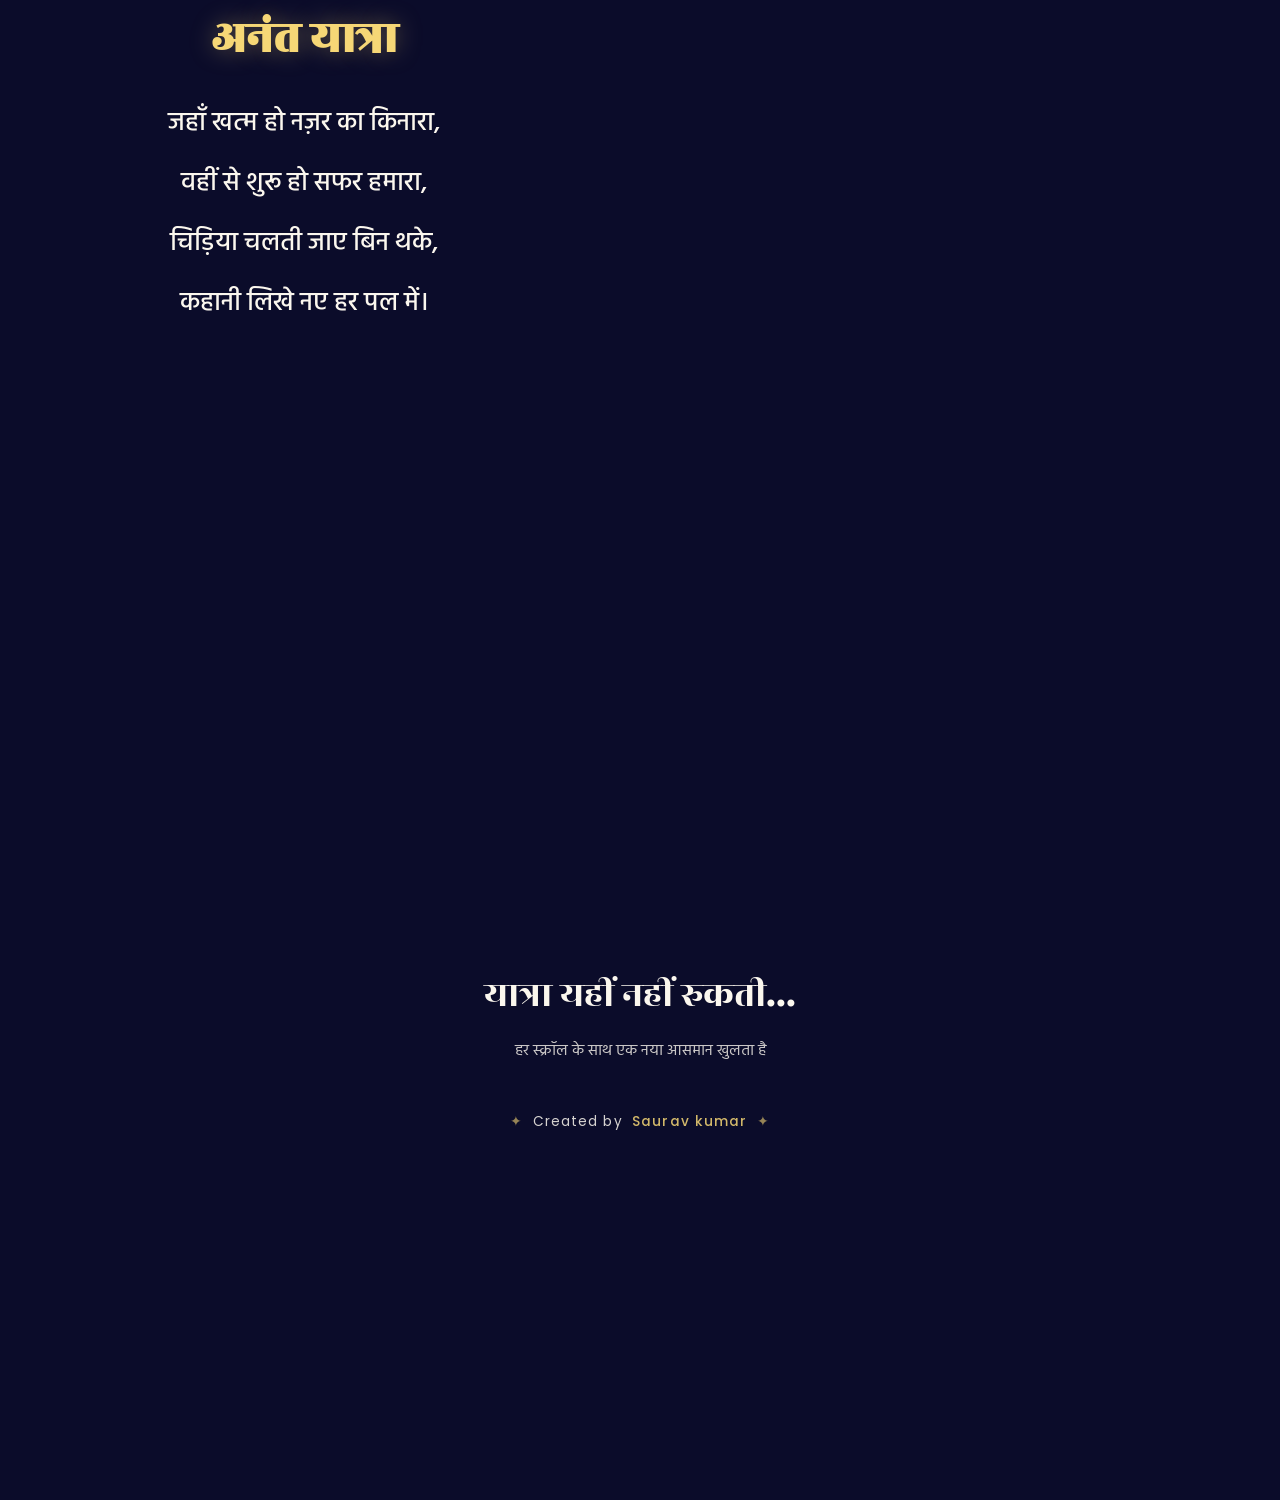
==== commit 678bf137: "Update index.html" ====
--- a/index.html
+++ b/index.html
@@ -3,9 +3,9 @@
 <head>
 <meta charset="UTF-8">
 <meta name="viewport" content="width=device-width, initial-scale=1.0">
-<title>उड़ान — सफ़ेद पंखों की कविता | Saurav Leekha</title>
+<title>उड़ान — सफ़ेद पंखों की कविता | Saurav Kumar</title>
 <meta name="description" content="एक चमकती सफ़ेद चिड़िया की उड़ान — कविता और एनिमेशन का संगम। Created by Saurav Leekha">
-<meta name="author" content="Saurav Leekha">
+<meta name="author" content="Saurav kumar ">
 <meta name="theme-color" content="#0b0c2a">
 
 <link rel="icon" href="favicon.svg" type="image/svg+xml">
@@ -13,7 +13,7 @@
 
 <meta property="og:type" content="website">
 <meta property="og:title" content="उड़ान — सफ़ेद पंखों की कविता">
-<meta property="og:description" content="एक चमकती सफ़ेद चिड़िया की उड़ान — कविता और एनिमेशन का संगम। Created by Saurav Leekha">
+<meta property="og:description" content="एक चमकती सफ़ेद चिड़िया की उड़ान — कविता और एनिमेशन का संगम। Created by Saurav Kumar ">
 <meta property="og:image" content="favicon.svg">
 <meta name="twitter:card" content="summary">
 <meta name="twitter:title" content="उड़ान — सफ़ेद पंखों की कविता">
@@ -77,7 +77,7 @@
       <p class="outro-sub">हर स्क्रॉल के साथ एक नया आसमान खुलता है</p>
       <footer class="credit">
         <span class="credit-bird">✦</span>
-        Created by <strong>Saurav Leekha</strong>
+        Created by <strong>Saurav kumar</strong>
         <span class="credit-bird">✦</span>
       </footer>
     </section>
